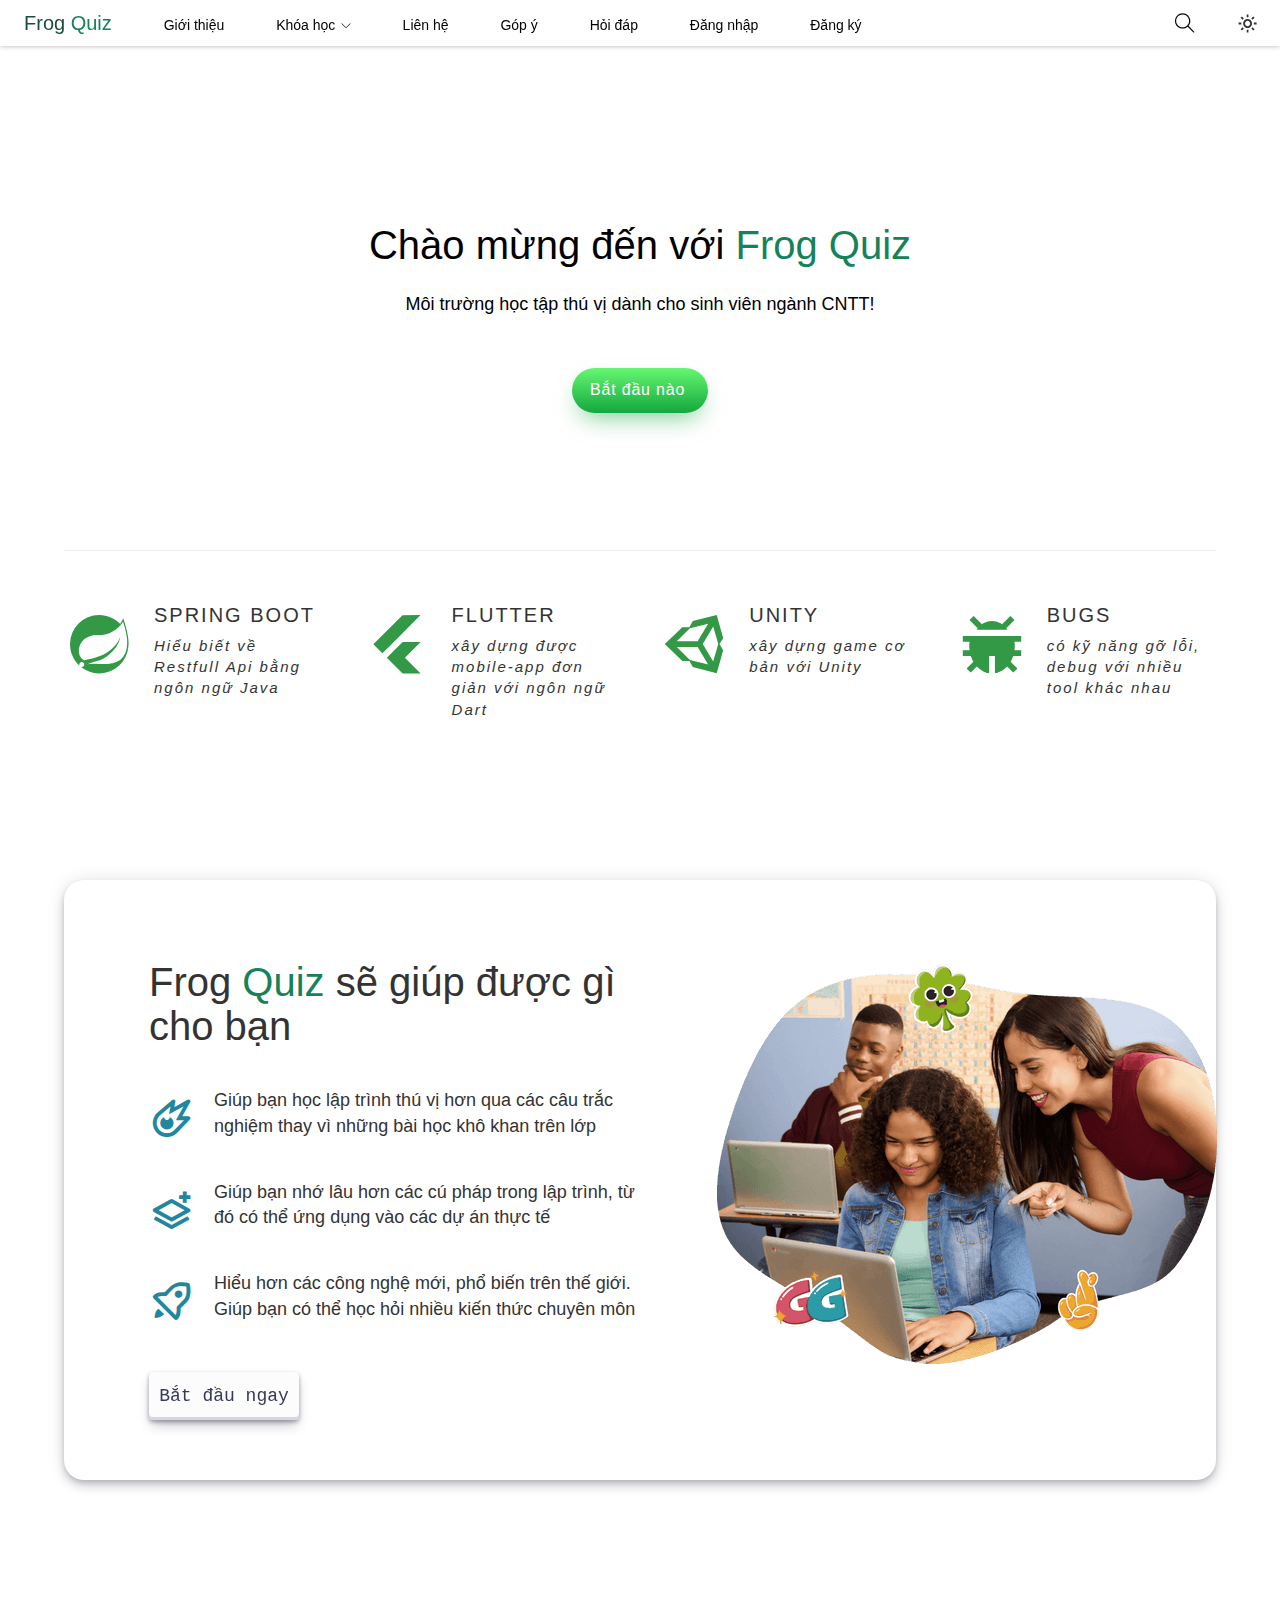
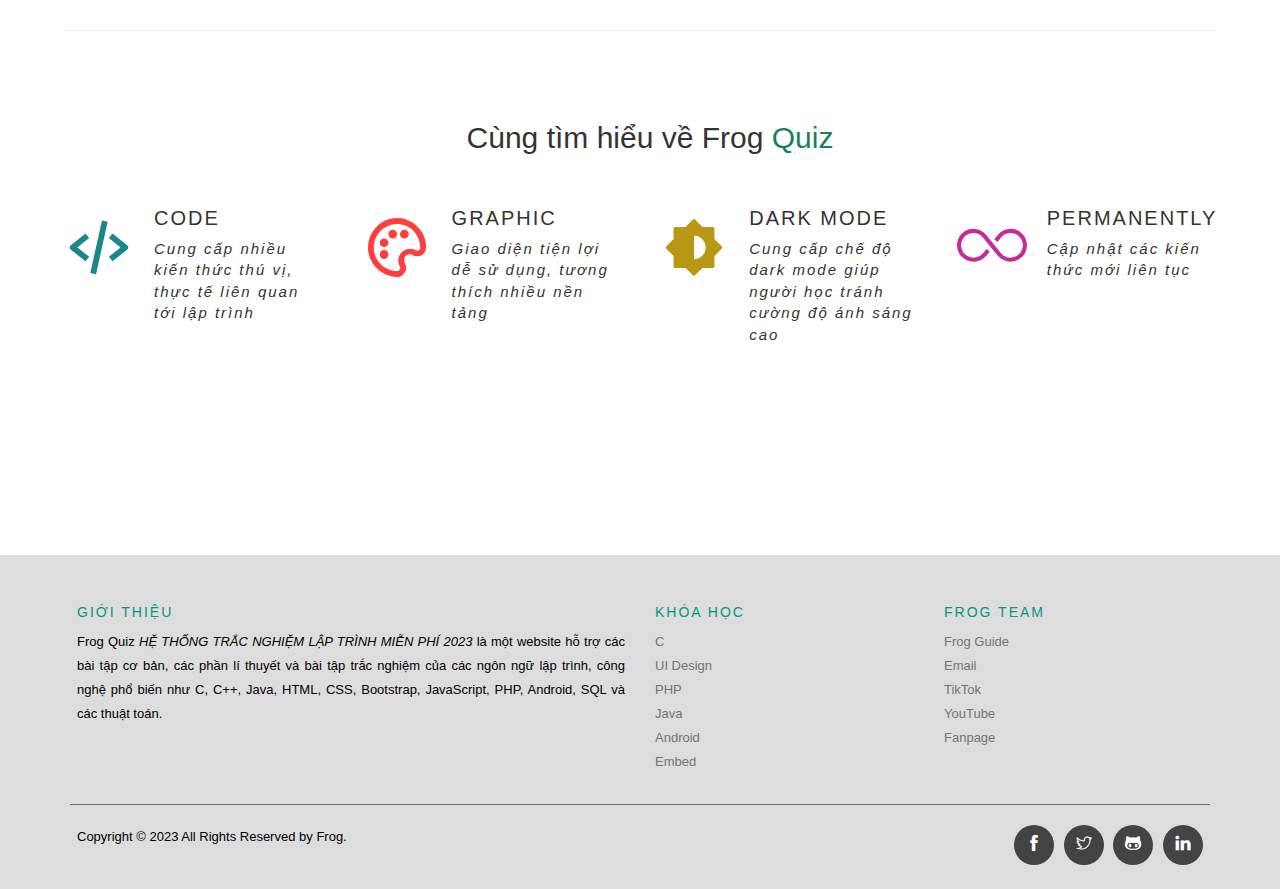
==== index.html @ f3dff604 "hj" ====
<!DOCTYPE html>
<html lang="en">

<head>
    <meta charset="UTF-8" />
    <meta http-equiv="X-UA-Compatible" content="IE=edge" />
    <meta name="viewport" content="width=device-width, initial-scale=1.0" />
    <link rel="shortcut icon" href="assets/img/ico/icon.png" type="image/x-icon">
    <title>Frog Quiz</title>

    <!-- icon -->
    <link rel="stylesheet" href="./assets/fonts/themify-icons/themify-icons.css" />
    <link href='https://unpkg.com/boxicons@2.1.1/css/boxicons.min.css' rel='stylesheet'>

    <!-- bootstrap -->
    <link rel="stylesheet" href="css/bootstrap.min.css">
    <script src="js/jquery.min.js"></script>
    <script src="js/bootstrap.min.js"></script>

    <!-- my css -->
    <link rel="stylesheet" href="./assets/css/style.css" />
    <link rel="stylesheet" href="./assets/css/responsive.css" />

    <!-- mode -->
    <script src="js/mode.js"></script>
    <link rel="stylesheet" href="assets/css/mode.css">

    <!-- toast -->
    <script src="toast/main.js"></script>
    <link rel="stylesheet" href="toast/style.css">
    <link rel="stylesheet" href="https://cdnjs.cloudflare.com/ajax/libs/font-awesome/5.15.1/css/all.min.css"
        integrity="sha512-+4zCK9k+qNFUR5X+cKL9EIR+ZOhtIloNl9GIKS57V1MyNsYpYcUrUeQc9vNfzsWfV28IaLL3i96P9sdNyeRssA=="
        crossorigin="anonymous" />
</head>

<body>
    <div id="toast"></div>
    <div class="tablet text-heading">
        <div class="content-tablet">
            <h1>Giao diện chỉ hỗ trợ PC và Mobile</h1>
            <h2>Thành thật xin lỗi vì sự bất tiện này</h2>
        </div>
    </div>
    <div id="main">
        <div id="header">
            <ul class="nav-pc" id="nav">
                <li><a id="logo" style="font-size: 20px;" href="">Frog <span style="color: #15825a;">Quiz</span></a>
                </li>
                <li><a href="pages/about.html">Giới thiệu</a></li>
                <li>
                    <a>Khóa học
                        <i class="nav-arrow-down ti-angle-down"></i>
                    </a>
                    <ul class="subnav">
                        <li><a href="#">Tất cả</a></li>
                        <li><a href="#">Lập trình cơ bản</a></li>
                        <li><a href="#">Lập trình nâng cao</a></li>
                        <li><a href="#">Lập trình website</a></li>
                        <li><a href="#">Lập trình nhúng</a></li>
                        <li><a href="#">Lập trình mobile</a></li>
                        <li><a href="#">Lập trình game</a></li>
                    </ul>
                </li>
                <li><a href="pages/contact.html">Liên hệ</a></li>
                <li><a href="pages/contribute.html">Góp ý</a></li>
                <li><a href="pages/qna.html">Hỏi đáp</a></li>
                <li><a href="pages/login.html">Đăng nhập</a></li>
                <li><a href="pages/register.html">Đăng ký</a></li>
                <!-- <li>
                        <a href="#"
                            >Hi, FrogDev
                            <i class="nav-arrow-down ti-angle-down"></i>
                        </a>
                        <ul class="subnav">
                            <li><a href="#">Cập nhật thông tin</a></li>
                            <li><a href="#">Đổi mật khẩu</a></li>
                            <li><a href="#">Quên mật khẩu</a></li>
                            <li><a href="#">Quên mật khẩu</a></li>
                            <li><a href="#">Lịch sử thi</a></li>
                            <li><a href="#">Đăng xuất</a></li>
                        </ul>
                    </li> 
                -->
            </ul>

            <div style="margin-right: 0px;" class="search-btn mode">
                <i onclick="changesIcon(this)" class="bx bx-sun bx-moon sun-moon"></i>
            </div>
            <!-- search -->
            <div class="search-btn" id="search">
                <i class="search-icon ti-search"> </i>
            </div>


            <div id="mobile-menu" class="mobile-menu-btn">
                <!-- <i id="menu-i" class="menu-icon ti-menu"></i> -->
                <button id="menu-i" class="hamburger">
                    <span></span>
                    <span></span>
                    <span></span>
                </button>
                
            </div>
            <div class="mobile-menu-btn mode">
                <!-- <i class="search-icon ti-search" id="search-mobile"> </i> -->
                <i onclick="changesIcon(this)" class="bx bx-sun bx-moon sun-moon"></i>
            </div>

            <!-- .nav -->
        </div>

        <div id="menu-mobile">
            <ul class="nav">
                <li><a href=""></a></li>
                <li><a href="pages/about.html">Giới thiệu</a></li>
                <li>
                    <a>Khóa học
                        <i class="nav-arrow-down ti-angle-down"></i>
                    </a>
                    <ul class="subnav">
                        <li><a href="#">Tất cả</a></li>
                        <li><a href="#">Lập trình cơ bản</a></li>
                        <li><a href="#">Lập trình nâng cao</a></li>
                        <li><a href="#">Lập trình website</a></li>
                        <li><a href="#">Lập trình nhúng</a></li>
                        <li><a href="#">Lập trình mobile</a></li>
                        <li><a href="#">Lập trình game</a></li>
                    </ul>
                </li>
                <li><a href="pages/contact.html">Liên hệ</a></li>
                <li><a href="pages/contribute.html">Góp ý</a></li>
                <li><a href="pages/qna.html">Hỏi đáp</a></li>
                <li><a href="pages/login.html">Đăng nhập</a></li>
                <li><a href="pages/register.html">Đăng ký</a></li>
            </ul>
        </div>


        <div id="slider">
            <div class="text-content">
                <h1 class="text-heading"><span class="text-heading">Chào mừng đến với</span> <br id="wrap-heading"> <span id="heading-logo" style="color: #15825a;">Frog Quiz</span>
                </h1>
                <div  class="text-description">
                    Môi trường học tập thú vị dành cho sinh viên ngành CNTT!

                </div>
                <button onclick="showErrorToast();" class="button-88" role="button">Bắt đầu
                    nào</button>
            </div>
        </div>

        <hr class="hr-feeds">
        <div class="noi_bat">
            <div class="one">
                <div class="left">
                    <i class='bx bxl-spring-boot'></i>
                </div>
                <div class="right">
                    <div class="tieu_de">SPRING BOOT</div>
                    <p>Hiểu biết về Restfull Api bằng ngôn ngữ Java</p>
                </div>
            </div>
            <div class="two">
                <div class="left">
                    <i class='bx bxl-flutter'></i>
                </div>
                <div class="right">
                    <div class="tieu_de">FLUTTER</div>
                    <p>xây dựng được mobile-app đơn giản với ngôn ngữ Dart</p>
                </div>
            </div>
            <div class="three">
                <div class="left">
                    <i class='bx bxl-unity'></i>
                </div>
                <div class="right">
                    <div class="tieu_de">UNITY</div>
                    <p>xây dựng game cơ bản với Unity</p>
                </div>

            </div>
            <div class="four">
                <div class="left">
                    <i class='bx bxs-bug'></i>
                </div>
                <div class="right">
                    <div class="tieu_de">BUGS</div>
                    <p>có kỹ năng gỡ lỗi, debug với nhiều tool khác nhau</p>
                </div>
            </div>
        </div>

        <div id="banner" class="banner row">
            <div class="col-sm-8 left">
                <div class="content">
                    <h2>Frog <span style="color: #15825a;">Quiz</span> sẽ giúp được gì cho bạn</h2>
                    <div class="block">
                        <i class='bx bx-meteor'></i>
                        <p>Giúp bạn học lập trình thú vị hơn qua các câu trắc nghiệm thay vì những bài học khô khan trên
                            lớp</p>
                    </div>
                    <div class="block">
                        <i class='bx bx-layer-plus'></i>
                        <p>Giúp bạn nhớ lâu hơn các cú pháp trong lập trình, từ đó có thể ứng dụng vào các dự án thực tế
                        </p>
                    </div>
                    <div class="block">
                        <i class='bx bx-rocket'></i>
                        <p>Hiểu hơn các công nghệ mới, phổ biến trên thế giới. Giúp bạn có thể học hỏi nhiều kiến thức
                            chuyên môn</p>
                    </div>
                    <div class="block">
                        <!-- HTML !-->
                        <button onclick="window.location.href='pages/login.html';" class="button-30" role="button">Bắt
                            đầu ngay</button>
                    </div>
                </div>
            </div>
            <div class="col-sm-4 right">
                <div class="content">
                    <img src="images/banner-img-1.png" alt="">
                </div>
            </div>
        </div>

        <div id="content">
            <hr class="hr-fire">
            <h2 id="title-tong-quan" style="margin-left: 20px;">Cùng tìm hiểu về Frog <span
                    style="color: #15825a;">Quiz</span></h2>

            <div class="noi_bat tong-quan">
                <div class="one">
                    <div class="left">
                        <i style="color: rgb(27, 135, 138);" class='bx bx-code-alt'></i>
                    </div>
                    <div class="right">
                        <div class="tieu_de">CODE</div>
                        <p>Cung cấp nhiều kiến thức thú vị, thực tế liên quan tới lập trình</p>
                    </div>
                </div>
                <div class="two">
                    <div class="left">
                        <i style="color: rgb(255, 61, 61);" class='bx bx-palette'></i>
                    </div>
                    <div class="right">
                        <div class="tieu_de">GRAPHIC</div>
                        <p>Giao diện tiện lợi dễ sử dụng, tương thích nhiều nền tảng</p>
                    </div>
                </div>
                <div class="three">
                    <div class="left">
                        <i style="color: rgb(185, 152, 22);" class='bx bxs-brightness-half'></i>
                    </div>
                    <div class="right">
                        <div class="tieu_de">DARK MODE</div>
                        <p>Cung cấp chế độ dark mode giúp người học tránh cường độ ánh sáng cao</p>
                    </div>

                </div>
                <div class="four">
                    <div class="left">
                        <i style="color: rgb(197, 43, 153);" class='ti-infinite'></i>
                    </div>
                    <div class="right">
                        <div class="tieu_de">PERMANENTLY</div>
                        <p>Cập nhật các kiến thức mới liên tục</p>
                    </div>
                </div>
            </div>
        </div>

        <!-- Site footer -->
        <footer class="site-footer">
            <div class="container">
                <div class="row">
                    <div class="col-sm-12 col-md-6">
                        <h6>Giới thiệu</h6>
                        <p class="text-justify">Frog Quiz<i> HỆ THỐNG TRẮC NGHIỆM LẬP TRÌNH MIỄN PHÍ 2023</i> là một
                            website hỗ trợ các bài tập cơ bản, các phần lí thuyết và bài tập trắc nghiệm của các
                            ngôn
                            ngữ lập trình, công nghệ phổ biến như C, C++, Java, HTML, CSS, Bootstrap,
                            JavaScript, PHP, Android, SQL và các thuật toán.</p>
                    </div>

                    <div class="col-xs-6 col-md-3">
                        <h6>Khóa học</h6>
                        <ul class="footer-links">
                            <li><a href="#">C</a></li>
                            <li><a href="#">UI Design</a></li>
                            <li><a href="#">PHP</a></li>
                            <li><a href="#">Java</a></li>
                            <li><a href="#">Android</a></li>
                            <li><a href="#">Embed</a></li>
                        </ul>
                    </div>

                    <div class="col-xs-6 col-md-3">
                        <h6>Frog team</h6>
                        <ul class="footer-links">
                            <li><a href="#">Frog Guide</a></li>
                            <li><a href="#">Email</a></li>
                            <li><a href="#">TikTok</a></li>
                            <li><a href="#">YouTube</a></li>
                            <li><a href="#">Fanpage</a></li>

                        </ul>
                    </div>
                </div>
                <hr>
            </div>
            <div class="container">
                <div class="row">
                    <div class="col-md-8 col-sm-6 col-xs-12">
                        <p class="copyright-text">Copyright &copy; 2023 All Rights Reserved by
                            <a href="#">Frog</a>.
                        </p>
                    </div>

                    <div class="col-md-4 col-sm-6 col-xs-12">
                        <ul class="social-icons">
                            <li><a target="_blank" class="facebook" href="#"><i
                                        class="facebook-icon ti-facebook"></i></a></li>
                            <li><a target="_blank" class="twitter" href="#"><i
                                        class="twitter-icon ti-twitter"></i></a>
                            </li>
                            <li><a target="_blank" class="github" href="https://github.com/"><i
                                        class="github-icon ti-github"></i></a></li>
                            <li><a target="_blank" class="linkedin" href="#"><i
                                        class="linkedin-icon ti-linkedin"></i></i></a></li>
                        </ul>
                    </div>
                </div>
            </div>
        </footer>

    </div>

    <script src="js/mobile-menu.js"></script>
    <script>
        // var menuMobileRight = document.getElementById("menu-mobile");
        // var header = document.getElementById("header");
        // var mobileMenu = document.getElementById("mobile-menu");
        // var icon = document.getElementById("menu-i");
        // var headerHeight = header.clientHeight;

        // function changesIconMenu() {
        //     // icon.classList.toggle("ti-menu");
        //     // icon.classList.toggle("ti-close");
        //     icon.classList.toggle("is-active");
        // }

        // // mobile menu
        // mobileMenu.onclick = function () {
        //     changesIconMenu();
        //     var isClosed = header.clientHeight === headerHeight;
        //     var isOpen = menuMobileRight.getBoundingClientRect().left
        //     //console.log(isOpen)
        //     if (isOpen>200) {
        //         menuMobileRight.style.right = "0";
        //         //header.style.height = "auto";
        //         // header.style.width = "70%";
        //     } else {
        //         menuMobileRight.style.right = "-100%";
        //         //header.style.height = null;
        //     }
        //     //console.log(isOpen)
        // };

        // // auto close when clicked menu mobile
        // var menuItems = document.querySelectorAll('#nav li a[href*="#"]');
        // for (let i = 0; i < menuItems.length; i++) {
        //     const menuItem = menuItems[i];
        //     menuItem.onclick = function (event) {
        //         var isParentMenu =
        //             this.nextElementSibling &&
        //             this.nextElementSibling.classList.contains("subnav");
        //         if (isParentMenu) {
        //             event.preventDefault();
        //         } else {
        //             header.style.height = null;
        //         }
        //     };
        // }

        //toast
        function showSuccessToast() {
            toast({
                title: "Thành công!",
                message: "Quá tuyệt vời Chào mừng bạn đến với Frog Quiz.",
                type: "success",
                duration: 5000
            });
        }

        function showErrorToast() {
            toast({
                title: "Thất bại!",
                message: "Vui lòng đăng nhập vào hệ thống để bắt đầu.",
                type: "error",
                duration: 5000
            });
        }
    </script>
</body>

</html>
---- assets/fonts/themify-icons/themify-icons.css ----
@font-face {
	font-family: 'themify';
	src:url('fonts/themify.eot?-fvbane');
	src:url('fonts/themify.eot?#iefix-fvbane') format('embedded-opentype'),
		url('fonts/themify.woff?-fvbane') format('woff'),
		url('fonts/themify.ttf?-fvbane') format('truetype'),
		url('fonts/themify.svg?-fvbane#themify') format('svg');
	font-weight: normal;
	font-style: normal;
}

[class^="ti-"], [class*=" ti-"] {
	font-family: 'themify';
	speak: none;
	font-style: normal;
	font-weight: normal;
	font-variant: normal;
	text-transform: none;
	line-height: 1;

	/* Better Font Rendering =========== */
	-webkit-font-smoothing: antialiased;
	-moz-osx-font-smoothing: grayscale;
}

.ti-wand:before {
	content: "\e600";
}
.ti-volume:before {
	content: "\e601";
}
.ti-user:before {
	content: "\e602";
}
.ti-unlock:before {
	content: "\e603";
}
.ti-unlink:before {
	content: "\e604";
}
.ti-trash:before {
	content: "\e605";
}
.ti-thought:before {
	content: "\e606";
}
.ti-target:before {
	content: "\e607";
}
.ti-tag:before {
	content: "\e608";
}
.ti-tablet:before {
	content: "\e609";
}
.ti-star:before {
	content: "\e60a";
}
.ti-spray:before {
	content: "\e60b";
}
.ti-signal:before {
	content: "\e60c";
}
.ti-shopping-cart:before {
	content: "\e60d";
}
.ti-shopping-cart-full:before {
	content: "\e60e";
}
.ti-settings:before {
	content: "\e60f";
}
.ti-search:before {
	content: "\e610";
}
.ti-zoom-in:before {
	content: "\e611";
}
.ti-zoom-out:before {
	content: "\e612";
}
.ti-cut:before {
	content: "\e613";
}
.ti-ruler:before {
	content: "\e614";
}
.ti-ruler-pencil:before {
	content: "\e615";
}
.ti-ruler-alt:before {
	content: "\e616";
}
.ti-bookmark:before {
	content: "\e617";
}
.ti-bookmark-alt:before {
	content: "\e618";
}
.ti-reload:before {
	content: "\e619";
}
.ti-plus:before {
	content: "\e61a";
}
.ti-pin:before {
	content: "\e61b";
}
.ti-pencil:before {
	content: "\e61c";
}
.ti-pencil-alt:before {
	content: "\e61d";
}
.ti-paint-roller:before {
	content: "\e61e";
}
.ti-paint-bucket:before {
	content: "\e61f";
}
.ti-na:before {
	content: "\e620";
}
.ti-mobile:before {
	content: "\e621";
}
.ti-minus:before {
	content: "\e622";
}
.ti-medall:before {
	content: "\e623";
}
.ti-medall-alt:before {
	content: "\e624";
}
.ti-marker:before {
	content: "\e625";
}
.ti-marker-alt:before {
	content: "\e626";
}
.ti-arrow-up:before {
	content: "\e627";
}
.ti-arrow-right:before {
	content: "\e628";
}
.ti-arrow-left:before {
	content: "\e629";
}
.ti-arrow-down:before {
	content: "\e62a";
}
.ti-lock:before {
	content: "\e62b";
}
.ti-location-arrow:before {
	content: "\e62c";
}
.ti-link:before {
	content: "\e62d";
}
.ti-layout:before {
	content: "\e62e";
}
.ti-layers:before {
	content: "\e62f";
}
.ti-layers-alt:before {
	content: "\e630";
}
.ti-key:before {
	content: "\e631";
}
.ti-import:before {
	content: "\e632";
}
.ti-image:before {
	content: "\e633";
}
.ti-heart:before {
	content: "\e634";
}
.ti-heart-broken:before {
	content: "\e635";
}
.ti-hand-stop:before {
	content: "\e636";
}
.ti-hand-open:before {
	content: "\e637";
}
.ti-hand-drag:before {
	content: "\e638";
}
.ti-folder:before {
	content: "\e639";
}
.ti-flag:before {
	content: "\e63a";
}
.ti-flag-alt:before {
	content: "\e63b";
}
.ti-flag-alt-2:before {
	content: "\e63c";
}
.ti-eye:before {
	content: "\e63d";
}
.ti-export:before {
	content: "\e63e";
}
.ti-exchange-vertical:before {
	content: "\e63f";
}
.ti-desktop:before {
	content: "\e640";
}
.ti-cup:before {
	content: "\e641";
}
.ti-crown:before {
	content: "\e642";
}
.ti-comments:before {
	content: "\e643";
}
.ti-comment:before {
	content: "\e644";
}
.ti-comment-alt:before {
	content: "\e645";
}
.ti-close:before {
	content: "\e646";
}
.ti-clip:before {
	content: "\e647";
}
.ti-angle-up:before {
	content: "\e648";
}
.ti-angle-right:before {
	content: "\e649";
}
.ti-angle-left:before {
	content: "\e64a";
}
.ti-angle-down:before {
	content: "\e64b";
}
.ti-check:before {
	content: "\e64c";
}
.ti-check-box:before {
	content: "\e64d";
}
.ti-camera:before {
	content: "\e64e";
}
.ti-announcement:before {
	content: "\e64f";
}
.ti-brush:before {
	content: "\e650";
}
.ti-briefcase:before {
	content: "\e651";
}
.ti-bolt:before {
	content: "\e652";
}
.ti-bolt-alt:before {
	content: "\e653";
}
.ti-blackboard:before {
	content: "\e654";
}
.ti-bag:before {
	content: "\e655";
}
.ti-move:before {
	content: "\e656";
}
.ti-arrows-vertical:before {
	content: "\e657";
}
.ti-arrows-horizontal:before {
	content: "\e658";
}
.ti-fullscreen:before {
	content: "\e659";
}
.ti-arrow-top-right:before {
	content: "\e65a";
}
.ti-arrow-top-left:before {
	content: "\e65b";
}
.ti-arrow-circle-up:before {
	content: "\e65c";
}
.ti-arrow-circle-right:before {
	content: "\e65d";
}
.ti-arrow-circle-left:before {
	content: "\e65e";
}
.ti-arrow-circle-down:before {
	content: "\e65f";
}
.ti-angle-double-up:before {
	content: "\e660";
}
.ti-angle-double-right:before {
	content: "\e661";
}
.ti-angle-double-left:before {
	content: "\e662";
}
.ti-angle-double-down:before {
	content: "\e663";
}
.ti-zip:before {
	content: "\e664";
}
.ti-world:before {
	content: "\e665";
}
.ti-wheelchair:before {
	content: "\e666";
}
.ti-view-list:before {
	content: "\e667";
}
.ti-view-list-alt:before {
	content: "\e668";
}
.ti-view-grid:before {
	content: "\e669";
}
.ti-uppercase:before {
	content: "\e66a";
}
.ti-upload:before {
	content: "\e66b";
}
.ti-underline:before {
	content: "\e66c";
}
.ti-truck:before {
	content: "\e66d";
}
.ti-timer:before {
	content: "\e66e";
}
.ti-ticket:before {
	content: "\e66f";
}
.ti-thumb-up:before {
	content: "\e670";
}
.ti-thumb-down:before {
	content: "\e671";
}
.ti-text:before {
	content: "\e672";
}
.ti-stats-up:before {
	content: "\e673";
}
.ti-stats-down:before {
	content: "\e674";
}
.ti-split-v:before {
	content: "\e675";
}
.ti-split-h:before {
	content: "\e676";
}
.ti-smallcap:before {
	content: "\e677";
}
.ti-shine:before {
	content: "\e678";
}
.ti-shift-right:before {
	content: "\e679";
}
.ti-shift-left:before {
	content: "\e67a";
}
.ti-shield:before {
	content: "\e67b";
}
.ti-notepad:before {
	content: "\e67c";
}
.ti-server:before {
	content: "\e67d";
}
.ti-quote-right:before {
	content: "\e67e";
}
.ti-quote-left:before {
	content: "\e67f";
}
.ti-pulse:before {
	content: "\e680";
}
.ti-printer:before {
	content: "\e681";
}
.ti-power-off:before {
	content: "\e682";
}
.ti-plug:before {
	content: "\e683";
}
.ti-pie-chart:before {
	content: "\e684";
}
.ti-paragraph:before {
	content: "\e685";
}
.ti-panel:before {
	content: "\e686";
}
.ti-package:before {
	content: "\e687";
}
.ti-music:before {
	content: "\e688";
}
.ti-music-alt:before {
	content: "\e689";
}
.ti-mouse:before {
	content: "\e68a";
}
.ti-mouse-alt:before {
	content: "\e68b";
}
.ti-money:before {
	content: "\e68c";
}
.ti-microphone:before {
	content: "\e68d";
}
.ti-menu:before {
	content: "\e68e";
}
.ti-menu-alt:before {
	content: "\e68f";
}
.ti-map:before {
	content: "\e690";
}
.ti-map-alt:before {
	content: "\e691";
}
.ti-loop:before {
	content: "\e692";
}
.ti-location-pin:before {
	content: "\e693";
}
.ti-list:before {
	content: "\e694";
}
.ti-light-bulb:before {
	content: "\e695";
}
.ti-Italic:before {
	content: "\e696";
}
.ti-info:before {
	content: "\e697";
}
.ti-infinite:before {
	content: "\e698";
}
.ti-id-badge:before {
	content: "\e699";
}
.ti-hummer:before {
	content: "\e69a";
}
.ti-home:before {
	content: "\e69b";
}
.ti-help:before {
	content: "\e69c";
}
.ti-headphone:before {
	content: "\e69d";
}
.ti-harddrives:before {
	content: "\e69e";
}
.ti-harddrive:before {
	content: "\e69f";
}
.ti-gift:before {
	content: "\e6a0";
}
.ti-game:before {
	content: "\e6a1";
}
.ti-filter:before {
	content: "\e6a2";
}
.ti-files:before {
	content: "\e6a3";
}
.ti-file:before {
	content: "\e6a4";
}
.ti-eraser:before {
	content: "\e6a5";
}
.ti-envelope:before {
	content: "\e6a6";
}
.ti-download:before {
	content: "\e6a7";
}
.ti-direction:before {
	content: "\e6a8";
}
.ti-direction-alt:before {
	content: "\e6a9";
}
.ti-dashboard:before {
	content: "\e6aa";
}
.ti-control-stop:before {
	content: "\e6ab";
}
.ti-control-shuffle:before {
	content: "\e6ac";
}
.ti-control-play:before {
	content: "\e6ad";
}
.ti-control-pause:before {
	content: "\e6ae";
}
.ti-control-forward:before {
	content: "\e6af";
}
.ti-control-backward:before {
	content: "\e6b0";
}
.ti-cloud:before {
	content: "\e6b1";
}
.ti-cloud-up:before {
	content: "\e6b2";
}
.ti-cloud-down:before {
	content: "\e6b3";
}
.ti-clipboard:before {
	content: "\e6b4";
}
.ti-car:before {
	content: "\e6b5";
}
.ti-calendar:before {
	content: "\e6b6";
}
.ti-book:before {
	content: "\e6b7";
}
.ti-bell:before {
	content: "\e6b8";
}
.ti-basketball:before {
	content: "\e6b9";
}
.ti-bar-chart:before {
	content: "\e6ba";
}
.ti-bar-chart-alt:before {
	content: "\e6bb";
}
.ti-back-right:before {
	content: "\e6bc";
}
.ti-back-left:before {
	content: "\e6bd";
}
.ti-arrows-corner:before {
	content: "\e6be";
}
.ti-archive:before {
	content: "\e6bf";
}
.ti-anchor:before {
	content: "\e6c0";
}
.ti-align-right:before {
	content: "\e6c1";
}
.ti-align-left:before {
	content: "\e6c2";
}
.ti-align-justify:before {
	content: "\e6c3";
}
.ti-align-center:before {
	content: "\e6c4";
}
.ti-alert:before {
	content: "\e6c5";
}
.ti-alarm-clock:before {
	content: "\e6c6";
}
.ti-agenda:before {
	content: "\e6c7";
}
.ti-write:before {
	content: "\e6c8";
}
.ti-window:before {
	content: "\e6c9";
}
.ti-widgetized:before {
	content: "\e6ca";
}
.ti-widget:before {
	content: "\e6cb";
}
.ti-widget-alt:before {
	content: "\e6cc";
}
.ti-wallet:before {
	content: "\e6cd";
}
.ti-video-clapper:before {
	content: "\e6ce";
}
.ti-video-camera:before {
	content: "\e6cf";
}
.ti-vector:before {
	content: "\e6d0";
}
.ti-themify-logo:before {
	content: "\e6d1";
}
.ti-themify-favicon:before {
	content: "\e6d2";
}
.ti-themify-favicon-alt:before {
	content: "\e6d3";
}
.ti-support:before {
	content: "\e6d4";
}
.ti-stamp:before {
	content: "\e6d5";
}
.ti-split-v-alt:before {
	content: "\e6d6";
}
.ti-slice:before {
	content: "\e6d7";
}
.ti-shortcode:before {
	content: "\e6d8";
}
.ti-shift-right-alt:before {
	content: "\e6d9";
}
.ti-shift-left-alt:before {
	content: "\e6da";
}
.ti-ruler-alt-2:before {
	content: "\e6db";
}
.ti-receipt:before {
	content: "\e6dc";
}
.ti-pin2:before {
	content: "\e6dd";
}
.ti-pin-alt:before {
	content: "\e6de";
}
.ti-pencil-alt2:before {
	content: "\e6df";
}
.ti-palette:before {
	content: "\e6e0";
}
.ti-more:before {
	content: "\e6e1";
}
.ti-more-alt:before {
	content: "\e6e2";
}
.ti-microphone-alt:before {
	content: "\e6e3";
}
.ti-magnet:before {
	content: "\e6e4";
}
.ti-line-double:before {
	content: "\e6e5";
}
.ti-line-dotted:before {
	content: "\e6e6";
}
.ti-line-dashed:before {
	content: "\e6e7";
}
.ti-layout-width-full:before {
	content: "\e6e8";
}
.ti-layout-width-default:before {
	content: "\e6e9";
}
.ti-layout-width-default-alt:before {
	content: "\e6ea";
}
.ti-layout-tab:before {
	content: "\e6eb";
}
.ti-layout-tab-window:before {
	content: "\e6ec";
}
.ti-layout-tab-v:before {
	content: "\e6ed";
}
.ti-layout-tab-min:before {
	content: "\e6ee";
}
.ti-layout-slider:before {
	content: "\e6ef";
}
.ti-layout-slider-alt:before {
	content: "\e6f0";
}
.ti-layout-sidebar-right:before {
	content: "\e6f1";
}
.ti-layout-sidebar-none:before {
	content: "\e6f2";
}
.ti-layout-sidebar-left:before {
	content: "\e6f3";
}
.ti-layout-placeholder:before {
	content: "\e6f4";
}
.ti-layout-menu:before {
	content: "\e6f5";
}
.ti-layout-menu-v:before {
	content: "\e6f6";
}
.ti-layout-menu-separated:before {
	content: "\e6f7";
}
.ti-layout-menu-full:before {
	content: "\e6f8";
}
.ti-layout-media-right-alt:before {
	content: "\e6f9";
}
.ti-layout-media-right:before {
	content: "\e6fa";
}
.ti-layout-media-overlay:before {
	content: "\e6fb";
}
.ti-layout-media-overlay-alt:before {
	content: "\e6fc";
}
.ti-layout-media-overlay-alt-2:before {
	content: "\e6fd";
}
.ti-layout-media-left-alt:before {
	content: "\e6fe";
}
.ti-layout-media-left:before {
	content: "\e6ff";
}
.ti-layout-media-center-alt:before {
	content: "\e700";
}
.ti-layout-media-center:before {
	content: "\e701";
}
.ti-layout-list-thumb:before {
	content: "\e702";
}
.ti-layout-list-thumb-alt:before {
	content: "\e703";
}
.ti-layout-list-post:before {
	content: "\e704";
}
.ti-layout-list-large-image:before {
	content: "\e705";
}
.ti-layout-line-solid:before {
	content: "\e706";
}
.ti-layout-grid4:before {
	content: "\e707";
}
.ti-layout-grid3:before {
	content: "\e708";
}
.ti-layout-grid2:before {
	content: "\e709";
}
.ti-layout-grid2-thumb:before {
	content: "\e70a";
}
.ti-layout-cta-right:before {
	content: "\e70b";
}
.ti-layout-cta-left:before {
	content: "\e70c";
}
.ti-layout-cta-center:before {
	content: "\e70d";
}
.ti-layout-cta-btn-right:before {
	content: "\e70e";
}
.ti-layout-cta-btn-left:before {
	content: "\e70f";
}
.ti-layout-column4:before {
	content: "\e710";
}
.ti-layout-column3:before {
	content: "\e711";
}
.ti-layout-column2:before {
	content: "\e712";
}
.ti-layout-accordion-separated:before {
	content: "\e713";
}
.ti-layout-accordion-merged:before {
	content: "\e714";
}
.ti-layout-accordion-list:before {
	content: "\e715";
}
.ti-ink-pen:before {
	content: "\e716";
}
.ti-info-alt:before {
	content: "\e717";
}
.ti-help-alt:before {
	content: "\e718";
}
.ti-headphone-alt:before {
	content: "\e719";
}
.ti-hand-point-up:before {
	content: "\e71a";
}
.ti-hand-point-right:before {
	content: "\e71b";
}
.ti-hand-point-left:before {
	content: "\e71c";
}
.ti-hand-point-down:before {
	content: "\e71d";
}
.ti-gallery:before {
	content: "\e71e";
}
.ti-face-smile:before {
	content: "\e71f";
}
.ti-face-sad:before {
	content: "\e720";
}
.ti-credit-card:before {
	content: "\e721";
}
.ti-control-skip-forward:before {
	content: "\e722";
}
.ti-control-skip-backward:before {
	content: "\e723";
}
.ti-control-record:before {
	content: "\e724";
}
.ti-control-eject:before {
	content: "\e725";
}
.ti-comments-smiley:before {
	content: "\e726";
}
.ti-brush-alt:before {
	content: "\e727";
}
.ti-youtube:before {
	content: "\e728";
}
.ti-vimeo:before {
	content: "\e729";
}
.ti-twitter:before {
	content: "\e72a";
}
.ti-time:before {
	content: "\e72b";
}
.ti-tumblr:before {
	content: "\e72c";
}
.ti-skype:before {
	content: "\e72d";
}
.ti-share:before {
	content: "\e72e";
}
.ti-share-alt:before {
	content: "\e72f";
}
.ti-rocket:before {
	content: "\e730";
}
.ti-pinterest:before {
	content: "\e731";
}
.ti-new-window:before {
	content: "\e732";
}
.ti-microsoft:before {
	content: "\e733";
}
.ti-list-ol:before {
	content: "\e734";
}
.ti-linkedin:before {
	content: "\e735";
}
.ti-layout-sidebar-2:before {
	content: "\e736";
}
.ti-layout-grid4-alt:before {
	content: "\e737";
}
.ti-layout-grid3-alt:before {
	content: "\e738";
}
.ti-layout-grid2-alt:before {
	content: "\e739";
}
.ti-layout-column4-alt:before {
	content: "\e73a";
}
.ti-layout-column3-alt:before {
	content: "\e73b";
}
.ti-layout-column2-alt:before {
	content: "\e73c";
}
.ti-instagram:before {
	content: "\e73d";
}
.ti-google:before {
	content: "\e73e";
}
.ti-github:before {
	content: "\e73f";
}
.ti-flickr:before {
	content: "\e740";
}
.ti-facebook:before {
	content: "\e741";
}
.ti-dropbox:before {
	content: "\e742";
}
.ti-dribbble:before {
	content: "\e743";
}
.ti-apple:before {
	content: "\e744";
}
.ti-android:before {
	content: "\e745";
}
.ti-save:before {
	content: "\e746";
}
.ti-save-alt:before {
	content: "\e747";
}
.ti-yahoo:before {
	content: "\e748";
}
.ti-wordpress:before {
	content: "\e749";
}
.ti-vimeo-alt:before {
	content: "\e74a";
}
.ti-twitter-alt:before {
	content: "\e74b";
}
.ti-tumblr-alt:before {
	content: "\e74c";
}
.ti-trello:before {
	content: "\e74d";
}
.ti-stack-overflow:before {
	content: "\e74e";
}
.ti-soundcloud:before {
	content: "\e74f";
}
.ti-sharethis:before {
	content: "\e750";
}
.ti-sharethis-alt:before {
	content: "\e751";
}
.ti-reddit:before {
	content: "\e752";
}
.ti-pinterest-alt:before {
	content: "\e753";
}
.ti-microsoft-alt:before {
	content: "\e754";
}
.ti-linux:before {
	content: "\e755";
}
.ti-jsfiddle:before {
	content: "\e756";
}
.ti-joomla:before {
	content: "\e757";
}
.ti-html5:before {
	content: "\e758";
}
.ti-flickr-alt:before {
	content: "\e759";
}
.ti-email:before {
	content: "\e75a";
}
.ti-drupal:before {
	content: "\e75b";
}
.ti-dropbox-alt:before {
	content: "\e75c";
}
.ti-css3:before {
	content: "\e75d";
}
.ti-rss:before {
	content: "\e75e";
}
.ti-rss-alt:before {
	content: "\e75f";
}
---- assets/css/style.css ----
/* common */
.clear {
    clear: both;
}

.text-white {
    color: #fff !important;
}

.text-center {
    text-align: center !important;
}

.pull-right {
    float: right !important;
}


.btn {
    color: #fff;
    background-color: #000;
    text-decoration: none;
    padding: 11px 16px;
    display: inline-block;
    margin-top: 15px;
    border: none;
    text-align: center;
    -webkit-appearance: none;
}

.btn:hover {
    color: #000;
    background-color: #ccc;
    cursor: pointer;
}

.row {
    margin-left: -8px;
    margin-right: -8px;
}

.row::after {
    content: "";
    display: block;
    clear: both;
}

.col {
    float: left;
    padding-left: 8px;
    padding-right: 8px;
}

.col-full {
    width: 100%;
}

.col-third {
    width: 33.33333%;
}

.col-half {
    width: 50%;
}

/* reset css */
* {
    padding: 0;
    margin: 0;
    box-sizing: border-box;
}

html {
    font-family: Helvetica, arial, sans-serif;
    scroll-behavior: smooth;
}

.mt-8 {
    margin-top: 8px !important;
}

.mt-16 {
    margin-top: 16px !important;
}

.mt-32 {
    margin-top: 32px !important;
}

#header {
    margin-bottom: 1px;
    position: fixed;
    top: 0;
    left: 0;
    right: 0;
    height: 46px;
    background-color: rgb(255, 255, 255);
    z-index: 1;
    /* border-bottom: solid 1.5px rgb(160, 160, 160); */
    box-shadow: 0 0 5px rgba(0, 0, 0, 0.3);
}

/* #hr-header {
    position: fixed;
    width: 100%;
    color: rgb(211, 211, 211);
    top: 40px;
} */

.nav-pc,
.subnav {
    list-style-type: none;
}

.nav-pc>li {
    display: inline-block;
}

.nav-pc li {
    position: relative;
}

.nav-pc>li>a {
    color: rgb(0, 0, 0);
    /* text-transform: uppercase; */
}

.nav-pc li a {
    text-decoration: none;
    line-height: 46px;
    padding: 0 24px;
    display: block;
}

.nav-pc li:hover .subnav {
    display: block;
}

.nav-pc .subnav li:hover a,
.nav-pc>li:hover>a {
    color: rgb(26, 77, 61);
    text-decoration: solid;
    /* border-bottom: solid 2px #009688; */
    /* background-color: #ccc; */
    background-color: rgba(0, 0, 0, 0);
}

.nav-pc {
    display: inline-block;
}

.nav-pc .subnav {
    display: none;
    position: absolute;
    min-width: 160px;
    top: 100%;
    left: 0;
    background-color: #fff;
    box-shadow: 0 0 10px rgba(0, 0, 0, 0.3);
}

.nav-pc .subnav a {
    color: #000;
    padding: 0 12px;
    line-height: 38px;
}

.nav-pc .nav-arrow-down {
    font-size: 10px;
    margin-left: 1.5px;
    /* transform: rotate(360deg);
    outline: 2px dashed; */
}

#header .mobile-menu-btn {
    display: none;
    position: absolute;
    top: 0px;
    right: 0px;
}

#header .mobile-menu-btn,
#header .search-btn {
    float: right;
    padding: 0 21px;
}

.mode {
    margin-right: 50px;
    padding: 0 21px;
    margin-top: 2.5px;
    font-size: 20px;
    line-height: 46px;
}

.mode i{
    font-size: 22px;
}

.mode:hover i {
    color: #009688;
}

.mode:hover {
    cursor: pointer;
}

.hamburger{
    align-items: center;
    display: block;

    user-select: none;

    appearance: none;
    border: none;
    outline: none;
    cursor: pointer;
    background-color: rgba(255, 255, 255, 0);
}

.hamburger span{
    display: block;
    width: 24px;
    height: 2.5px;
    margin-bottom: 4px;
    position: relative;

    background-color: rgba(0, 0, 0, 0.667);
    border-radius: 6px;

    transform-origin: 0 0;

    transition: 0.4s;
}

.hamburger span:nth-child(3){
    height: 2.5px;
}

.hamburger:hover span:nth-child(2){
    transform: translateX(10px);
    background-color: #007bb6;
}

.hamburger.is-active span:nth-child(1){
    transform: translate(0px, -1.5px) rotate(45deg);
}

.hamburger.is-active span:nth-child(2){
    opacity: 0;
    transform: translateX(15px);
}

.hamburger.is-active span:nth-child(3){
    transform: translate(-1px, 2.5px) rotate(-45deg);
}

.hamburger.is-active:hover span {
    background-color: #007bb6;
}

/* #header .mobile-menu-btn:hover {
    border-bottom: solid 2px #009688;
    background-color: #ccc;
} */

/*
.hamburger {
    position: relative;
    display: block;
    width: 35px;
    cursor: pointer;
    -webkit-appearance: none;
    -moz-appearance: none;
    appearance: none;
    background: none;
    outline: none;
    border: none
}
 
.hamburger .bar,
.hamburger:after,
.hamburger:before {
    content: '';
    display: block;
    width: 100%;
    height: 5px;
    background-color: #FFF;
    margin: 6px 0px;
    -webkit-transition: 0.4s;
    transition: 0.4s
}

.hamburger.is-active:before {
    -webkit-transform: rotate(-45deg) translate(-8px, 6px);
    transform: rotate(-45deg) translate(-8px, 6px)
}

.hamburger.is-active:after {
    -webkit-transform: rotate(45deg) translate(-9px, -8px);
    transform: rotate(45deg) translate(-9px, -8px)
}

.hamburger.is-active .bar {
    opacity: 0
} */

#mobile-menu {
    height: 100%;
    line-height: 46px;
}

#mobile-menu button{
    padding-top: 15px;
    align-items: center;
}

.menu-icon:hover {
    color: #009688;
}

#header .mobile-menu-btn:hover {
    cursor: pointer;
}


#header .search-btn:hover{
    cursor: pointer;
    /* background-color: #f44336; */
    /* color: #009688; */
    
}

#header .mode-icon {
    margin: 0px 0px 0px 20px;
}

#header .search-icon:hover {
    color: #009688;
}

#header .mode-icon:hover {
    cursor: pointer;
    color: #009688;
}

#header .menu-icon,
#header .search-icon,
#header .mode-icon {
    color: rgb(0, 0, 0);
    font-size: 20px;
    line-height: 46px;
}

#slider {
    position: relative;
    margin-top: 550px;
    margin-bottom: 50px;
    /* background: url("/asm1/assets/img/slider/slider1.jpg") top center / cover no-repeat; */
}

#slider .text-content {
    position: absolute;
    bottom: 47px;
    color: rgb(0, 0, 0);
    width: 100%;
    text-align: center;
}

#slider .text-heading {
    font-weight: 500;
    font-size: 40px;
}

#slider .text-description {
    font-size: 15px;
    margin-top: 25px;
    margin-left: 50px;
    margin-right: 50px;
    /* text-shadow: 0 0 1px #000; */
}

#content .content-section {
    width: 800px;
    max-width: 100%;
    padding: 64px 0 112px;
    margin-left: auto;
    margin-right: auto;
    padding-left: 16px;
    padding-right: 16px;
}

#content .section-heading {
    font-size: 30px;
    text-align: center;
    font-weight: 500;
    letter-spacing: 4px;
}

#content .section-sub-heading {
    font-size: 15px;
    margin-top: 25px;
    text-align: center;
    font-style: italic;
    opacity: 0.6;
}

#content .about-text {
    font-size: 15px;
    margin-top: 25px;
    text-align: justify;
    line-height: 1.4;
}

#content .member-list {
    margin-top: 32px;
}

#content .member-name {
    font-size: 15px;
}

#content .member-img {
    width: 154px;
    margin-top: 15px;
    border-radius: 4px;
    -webkit-border-radius: 4px;
    -moz-border-radius: 4px;
    -ms-border-radius: 4px;
    -o-border-radius: 4px;
}

/* CSS */
.button-88 {
    margin-top: 50px;
    margin-bottom: 90px;
    align-items: center;
    font-family: inherit;
    font-weight: 500;
    font-size: 16px;
    padding: 0.7em 1.4em 0.7em 1.1em;
    color: white;
    background: #ad5389;
    background: linear-gradient(0deg, rgba(20, 167, 62, 1) 0%, rgba(102, 247, 113, 1) 100%);
    border: none;
    box-shadow: 0 0.7em 1.5em -0.5em #14a73e98;
    letter-spacing: 0.05em;
    border-radius: 20em;
    cursor: pointer;
    user-select: none;
    -webkit-user-select: none;
    touch-action: manipulation;
}

.button-88:hover {
    background: linear-gradient(0deg, rgb(57, 93, 255) 0%, rgb(0, 150, 250) 100%);
    box-shadow: 0 0.7em 1.5em -0.5em #062d55;
}

.button-88:active {
    box-shadow: 0 0.3em 1em -0.5em #14a73e98;
}

.button-54 {
    font-family: "Open Sans", sans-serif;
    font-size: 16px;
    letter-spacing: 2px;
    text-decoration: none;
    text-transform: uppercase;
    color: #000;
    cursor: pointer;
    border: 3px solid;
    padding: 0.25em 0.5em;
    box-shadow: 1px 1px 0px 0px, 2px 2px 0px 0px, 3px 3px 0px 0px, 4px 4px 0px 0px, 5px 5px 0px 0px;
    position: relative;
    user-select: none;
    -webkit-user-select: none;
    touch-action: manipulation;
  }
  
  .button-54:active {
    box-shadow: 0px 0px 0px 0px;
    top: 5px;
    left: 5px;
  }
  
  @media (min-width: 768px) {
    .button-54 {
      padding: 0.25em 0.75em;
    }
  }

.hr-feeds {
    color: #000;
    width: 90%;
    display: flex;
    justify-content: space-between;
    margin-left: auto;
    margin-right: auto;
    margin-bottom: -250px;
}

/* noi bat */

.fire-end {
    margin: 0 auto;
    display: flex;
    margin-top: 280px;
    margin-bottom: -250px;
    justify-content: center;
}

.fire-end i {
    color: rgb(184, 43, 11);
    font-size: 30px;
}

.fire-end span {
    font-size: 20px;
}

.noi_bat {
    font-family: 'Quicksand', sans-serif;
    display: flex;
    justify-content: space-between;
    width: 90%;
    margin: 100px auto;
    margin-top: 300px;
    margin-bottom: 200px;
}

.noi_bat .one,
.two,
.three,
.four {
    width: 22.5%;
    display: flex;
    justify-items: center;
}

.noi_bat .left {
    font-size: 70px;
    color: #339947;
    margin-right: 20px;
}

.noi_bat .tieu_de {
    letter-spacing: 2px;
    font-size: 20px;
}

.noi_bat p {
    margin-top: 5px;
    letter-spacing: 2px;
    font-style: italic;
    font-size: 15px;
}

/* banner */
.banner{
    margin: 0 auto;
    align-items: center;
    justify-content: space-between;
    width: 90%;
    height: 600px;
    /* background-color: rgba(52, 131, 102, 0.259); */
    border-radius: 20px;
    box-shadow: rgba(50, 39, 84, 0.2) 0 3px 5px -1px,rgba(31, 27, 48, 0.14) 0 6px 10px 0,rgba(0, 0, 0, .12) 0 1px 18px 0;

    /* animation auto change color */
    animation: bannerAutoChange 5s infinite alternate linear;
}


@keyframes bannerAutoChange {
    0%{
        background-color: rgba(126, 189, 176, 0.621);
    }
    25%{
        background-color: rgba(116, 145, 182, 0.534);
    }
    50%{
        background-color: rgba(129, 142, 194, 0.574);
    }
    75%{
        background-color: rgba(144, 131, 192, 0.51);
    }
    100%{
        background-color: rgba(175, 140, 198, 0.533);
    }
}


.banner .left .content{
    margin-top: 80px;
    margin-left: 70px;
    max-width: 500px;
}

.banner .right .content{
    margin-left: -130px;
    margin-top: 80px;
}

.banner .left .content h2{
    font-size: 40px;
    margin-bottom: 40px;
}
.banner .left .content .block{
    display: flex;
    margin: 0 auto;
    align-items: center;
    justify-content: space-between;
    margin-bottom: 30px;
}
.banner .left .content .block i{
    font-size: 45px;
    margin-right: 20px;
    color: #23869f;
}
.banner .left .content .block p{
    font-size: 18px;
}


/* CSS */
.button-30 {
    align-items: center;
    appearance: none;
    background-color: #FCFCFD;
    border-radius: 4px;
    border-width: 0;
    box-shadow: rgba(45, 35, 66, 0.4) 0 2px 4px,rgba(45, 35, 66, 0.3) 0 7px 13px -3px,#D6D6E7 0 -3px 0 inset;
    box-sizing: border-box;
    color: #36395A;
    cursor: pointer;
    display: inline-flex;
    font-family: "JetBrains Mono",monospace;
    height: 48px;
    justify-content: center;
    line-height: 1;
    list-style: none;
    overflow: hidden;
    padding-left: 16px;
    padding-right: 16px;
    position: relative;
    text-align: left;
    text-decoration: none;
    transition: box-shadow .15s,transform .15s;
    user-select: none;
    -webkit-user-select: none;
    touch-action: manipulation;
    white-space: nowrap;
    will-change: box-shadow,transform;
    font-size: 18px;
    margin-top: 10px;
    width: 150px;
  }
  
  .button-30:focus {
    box-shadow: #D6D6E7 0 0 0 1.5px inset, rgba(45, 35, 66, 0.4) 0 2px 4px, rgba(45, 35, 66, 0.3) 0 7px 13px -3px, #D6D6E7 0 -3px 0 inset;
  }
  
  .button-30:hover {
    box-shadow: rgba(45, 35, 66, 0.4) 0 4px 8px, rgba(45, 35, 66, 0.3) 0 7px 13px -3px, #D6D6E7 0 -3px 0 inset;
    transform: translateY(-2px);
  }
  
  .button-30:active {
    box-shadow: #D6D6E7 0 3px 7px inset;
    transform: translateY(2px);
  }

/* content */
#content .hr-fire{
    color: #000;
    width: 90%;
    display: flex;
    justify-content: space-between;
    margin-left: auto;
    margin-right: auto;
    margin-top: -150px;
}

.tong-quan{
    margin-top: 50px;
}



/* footer */

#content {
    margin-bottom: 50px;
    width: 100%;
}

.site-footer {
    background-color: #dedddd;
    padding: 45px 0 20px;
    font-size: 13px;
    line-height: 24px;
    color: #000000;
}

.site-footer hr {
    border-top-color: rgb(0, 0, 0);
    opacity: 0.5
}

.site-footer hr.small {
    margin: 20px 0
}

.site-footer h6 {
    color: #009688;
    font-size: 14px;
    text-transform: uppercase;
    margin-top: 5px;
    letter-spacing: 2px
}


.site-footer a {
    color: #000000;
}

.site-footer a:hover {
    color: #3366cc;
    text-decoration: none;
}

.footer-links {
    padding-left: 0;
    list-style: none
}

.footer-links li {
    display: block
}

.footer-links a {
    color: #737373
}

.footer-links a:active,
.footer-links a:focus,
.footer-links a:hover {
    color: #3366cc;
    text-decoration: none;
}

.footer-links.inline li {
    display: inline-block
}

.site-footer .social-icons {
    text-align: right
}

.site-footer .social-icons a {
    width: 40px;
    height: 40px;
    line-height: 40px;
    margin-left: 6px;
    margin-right: 0;
    border-radius: 100%;
    background-color: #434343
}

.copyright-text {
    margin: 0
}

@media (max-width:991px) {
    .site-footer [class^=col-] {
        margin-bottom: 30px
    }
}

@media (max-width:767px) {
    .site-footer {
        padding-bottom: 0
    }

    .site-footer .copyright-text,
    .site-footer .social-icons {
        text-align: center
    }
}

.social-icons {
    padding-left: 0;
    margin-bottom: 0;
    list-style: none
}

.social-icons li {
    display: inline-block;
    margin-bottom: 4px
}

.social-icons li.title {
    margin-right: 15px;
    text-transform: uppercase;
    color: #ffffff;
    font-weight: 700;
    font-size: 13px
}

.social-icons a {
    background-color: #eceeef;
    color: #ffffff;
    font-size: 16px;
    display: inline-block;
    line-height: 44px;
    width: 44px;
    height: 44px;
    text-align: center;
    margin-right: 8px;
    border-radius: 100%;
    -webkit-transition: all .2s linear;
    -o-transition: all .2s linear;
    transition: all .2s linear
}

.social-icons a:active,
.social-icons a:focus,
.social-icons a:hover {
    color: #fff;
    background-color: #29aafe
}

.social-icons.size-sm a {
    line-height: 34px;
    height: 34px;
    width: 34px;
    font-size: 14px
}

.social-icons a.facebook:hover {
    background-color: #3b5998
}

.social-icons a.twitter:hover {
    background-color: #00aced
}

.social-icons a.linkedin:hover {
    background-color: #007bb6
}

.social-icons a.github:hover {
    background-color: #251c1f
}
.social-icons a.youtube:hover {
    background-color: #d90808
}


 .form__title{
    color: rgb(0, 0, 0);
}

 .form .form__email,
 .form .form__password {
    background: #f2f2f2;
    color: rgb(0, 0, 0) ;
}

 .form__box .form__left .user__email, span
 .form__box .form__left .user__pass, span{
    color: rgb(0, 0, 0);
}

@media (max-width:767px) {
    .social-icons li.title {
        display: block;
        margin-right: 0;
        font-weight: 600;
    }
}
---- assets/css/responsive.css ----
/* PC */
@media (min-width: 64em) {
    .tablet {
        display: none;
    }

    #wrap-heading{
        display: none;
    }

    #menu-mobile {
        display: none;
    }

    #title-tong-quan {
        text-align: center;
        margin-top: 90px;
        margin-bottom: 50px;
    }

    .banner {
        margin-top: -50px;
        margin-bottom: 300px;
    }

    .form__box .form__right .form__padding-right h1 {
        font-size: 23px;
    }

    .form__box .form__right .form__padding-right input {
        height: 40px;
        padding-left: 20px;
    }

    #slider .text-description {
        font-size: 18px;
        /* text-shadow: 0 0 1px #000; */
    }
}

/* Tablet & Mobile */
@media (max-width: 63.9375em) {
    .tablet {
        display: none;
    }

    .btn {
        padding: 15px 16px;
    }

    .contact-form .form-control {
        padding: 15px;
        font-size: 16px;
    }

    .contact-info {
        line-height: 2;
    }

    #nav .subnav a {
        padding: 5px 12px;
    }

    .social-list {
        font-size: 48px;
    }

    #footer .social-list a {
        margin: 0 8px;
    }

    #footer .copyright a {
        padding: 12px 0;
        display: inline-block;
    }


}

/* Tablet */
@media (min-width: 46.25em) and (max-width: 63.9375em) {
    #main {
        display: none;
    }

    .tablet {
        display: flex;
    }

    .tablet {
        margin: 0 auto;
        margin-top: 200px;
        justify-content: space-between;
        width: 80%;
        height: 200px;
        background-color: rgba(96, 198, 164, 0.395);
        box-shadow: rgba(0, 0, 0, .2) 0 3px 5px -1px, rgba(0, 0, 0, .14) 0 6px 10px 0, rgba(0, 0, 0, .12) 0 1px 18px 0;
        border-radius: 30px;
    }

    .tablet .content-tablet {
        margin-left: 20px;
    }

}

/* Mobile */
@media (max-width: 46.1875em) {
    #mode-pc {
        display: none;
    }

    .s-full-width {
        width: 100% !important;
    }

    .s-col-full {
        width: 100% !important;
    }

    .s-mt-8 {
        margin-top: 8px !important;
    }

    #menu-mobile {
        right: -100%;
        display: block;
        color: rgb(0, 0, 0);
        background-color: #fff;
        overflow-y: scroll;
        position: fixed;
        height: 100%;
        top: 45px;
        width: 60%;
        z-index: 2;
        transition: all 0.3s ease;
        box-shadow: 0 0 5px rgba(0, 0, 0, 0.3);
    }

    #search-mobile{
        margin-right: 15px;
    }

    #menu-mobile a {
        color: rgb(0, 0, 0);
    }

    #menu-mobile nav li {
        background-color: #fff;
    }

    #header {
        z-index: 3;
        overflow: hidden;
        /* overflow-y: scroll; */
    }

    #header .mobile-menu-btn {
        display: block;
    }

    #header .search-btn {
        display: none;
    }


    .nav,
    .subnav {
        list-style-type: none;
    }

    .nav>li {
        display: inline-block;
    }

    .nav li {
        position: relative;
    }

    .nav>li>a {
        color: rgb(0, 0, 0);
        /* text-transform: uppercase; */
    }

    .nav li a {
        text-decoration: none;
        line-height: 46px;
        padding: 0 24px;
        display: block;
    }

    .nav li:hover .subnav {
        display: block;
    }

    .nav.subnav li:hover a,
    .nav>li:hover>a {
        color: rgb(26, 77, 61);
        text-decoration: solid;
        /* border-bottom: solid 2px #009688; */
        /* background-color: #ccc; */
        background-color: rgba(0, 0, 0, 0);
    }

    .nav {
        display: inline-block;
    }

    .nav .subnav {
        display: none;
        position: absolute;
        min-width: 160px;
        top: 100%;
        left: 0;
        background-color: #fff;
        box-shadow: 0 0 10px rgba(0, 0, 0, 0.3);
    }

    .nav .subnav a {
        color: #000;
        padding: 0 12px;
        line-height: 38px;
    }

    .nav .nav-arrow-down {
        font-size: 10px;
        margin-left: 1.5px;
    }

    .nav-pc {
        display: block;
    }

    .nav {
        display: block;
    }

    .nav li a {
        padding: 1px 24px;
    }

    .nav li:hover {
        background-color: rgba(212, 212, 212, 0.555);
    }


    .nav-pc>li {
        display: block;
    }

    .nav>li {
        display: block;
    }

    .nav>li:first-child {
        display: inline-block;
    }

    .nav .subnav {
        position: initial;
    }

    .nav li:hover {
        cursor: pointer;
    }

    .nav .subnav li:hover {
        background-color: rgb(239, 239, 239);
    }

    .nav .subnav a {
        color: rgb(0, 0, 0);
        padding: 5px 41px;
    }

    #content .member-img {
        width: 60%;
    }

    .contact-form {
        margin-top: 32px;
    }

    .contact-submit-btn {
        font-size: 18px;
    }

    .noi_bat {
        display: block;
        justify-content: center;
        margin-bottom: 50px;
    }

    .noi_bat .one,
    .two,
    .three,
    .four {
        width: auto;
        margin-bottom: 20px;
    }

    .slider {
        margin: 0px 50px;
    }

    #slider .text-heading {
        font-weight: 500;
        font-size: 30px;
        /* margin: 0 40px; */
    }



    #slider .text-description {
        padding: 0px 50px;
        font-size: 17px;
        /* text-shadow: 0 0 1px #000; */
    }

    #content .hr-fire {
        margin-top: 50px;
    }

    .banner .left .content,
    .banner .right .content {
        margin-top: 40px;
        margin-left: 20px;
    }

    .banner {
        height: 1010px;
    }

    .banner .right .content img {
        margin-left: -20px;
        width: 320px;
    }

    .form__box .form__submit-btn {
        margin-bottom: 20px;
    }
}
---- assets/css/mode.css ----
.dark-mode {
    background-color: #1f1f26ef;
}

/* header */


.dark-mode #header {
    background-color: #1f1f26fd;
    box-shadow: 0 0 5px rgba(255, 255, 255, 0.3);
}

.dark-mode .hamburger span{
    background-color: #fff;
}


.dark-mode #nav>li>a {
    color: rgb(255, 255, 255);
    /* text-transform: uppercase; */
}

.dark-mode #nav>li>span {
    color: white;
}

.dark-mode #nav .subnav li:hover a,
.dark-mode #nav>li:hover>a {
    color: rgb(34, 171, 127);
}


.dark-mode #nav .subnav {
    background-color: #1f1f26ef;
    box-shadow: 0 0 10px rgba(255, 255, 255, 0.3);
}

.dark-mode .nav .subnav {
    background-color: rgb(54, 54, 54);
    box-shadow: 0 0 10px rgba(0, 0, 0, 0.3);
}


.dark-mode .nav .subnav li:hover{
    background-color: rgb(65, 65, 65);
}


.dark-mode #nav .subnav a {
    color: rgb(14, 14, 14);
}

.dark-mode .mode:hover i {
    color: #009688;
}


.menu-icon:hover {
    color: #009688;
}


.dark-mode #menu-mobile{
    color: rgb(255, 255, 255);
    background-color: rgb(54, 54, 54);
    box-shadow: 0 0 5px rgba(231, 230, 230, 0.3);
}

.dark-mode #menu-mobile a{
    color: rgb(248, 247, 247);
}

.dark-mode #header .search-icon:hover {
    color: #009688;
}

.dark-mode #header .mode-icon:hover {
    cursor: pointer;
    color: #009688;
}

.dark-mode #header .menu-icon,
.dark-mode #header .search-icon,
.dark-mode #header .mode-icon {
    color: rgb(255, 255, 255);
}

.dark-mode .mode {
    color: aliceblue
}

.dark-mode .button-88 {
    color: white;
    background: #ad5389;
    background: linear-gradient(0deg, rgb(57, 93, 255) 0%, rgb(0, 150, 250) 100%);
    box-shadow: 0 0.7em 1.5em -0.5em #7aafe7bd;
}

.dark-mode .button-88:hover {
    background: linear-gradient(0deg, rgb(1, 235, 52) 0%, rgb(0, 121, 14) 100%);
    box-shadow: 0 0.7em 1.5em -0.5em #4ed280bd;
}

/* content */

.dark-mode #slider .text-content {
    color: rgb(255, 255, 255);
}

.dark-mode #slider .text-heading {
    color: white;
}

.dark-mode .hr-feeds {
    color: #000;
}

/* noi bat */



.dark-mode .noi_bat .tieu_de {
    color: white;
}

.dark-mode .noi_bat p {
    color: rgb(244, 230, 204);
}


.dark-mode #main #content #title-tong-quan {
    color: #f7f7f7;
}

.dark-mode .banner{
    /* animation auto change color */
    animation: bannerAutoChangeDark 5s infinite alternate linear;
}


@keyframes bannerAutoChangeDark {
    0%{
        background-color: rgba(3, 82, 66, 0.585);
    }
    25%{
        background-color: rgba(16, 90, 100, 0.521);
    }
    50%{
        background-color: rgba(32, 87, 127, 0.549);
    }
    75%{
        background-color: rgba(37, 33, 99, 0.556);
    }
    100%{
        background-color: rgba(99, 48, 126, 0.497);
    }
}

.dark-mode #main .banner .left .content h2,
.dark-mode #main .banner .left .content p {
    color: rgb(198, 210, 219);
}

.dark-mode .banner .left .content .block .button-30 {
    color: rgb(12, 52, 74);
    background-color: rgb(96, 147, 173);
    box-shadow: rgba(165, 124, 255, 0.4) 0 2px 4px, rgba(197, 170, 255, 0.3) 0 7px 13px -3px, #3d6f88 0 -3px 0 inset;

}

.dark-mode .banner .left .content .block .button-30:hover {
    box-shadow: rgba(196, 196, 197, 0.4) 0 4px 8px, rgba(154, 134, 197, 0.3) 0 7px 13px -3px, #D6D6E7 0 -3px 0 inset;
    transform: translateY(-2px);
}

.dark-mode .banner .left .content .block .button-30:active {
    box-shadow: #D6D6E7 0 3px 7px inset;
    transform: translateY(2px);
}

.dark-mode .button-88:active {
    box-shadow: 0 0.3em 1em -0.5em #14a73e98;
}

/* footer */

.dark-mode .site-footer {
    background-color: #34635c;
    color: #ffffff;
}

.dark-mode .site-footer hr {
    border-top-color: rgb(0, 0, 0);
}

.dark-mode .site-footer h6 {
    color: #3ec770;
}

.dark-mode .site-footer a {
    color: #7295db;
}

.dark-mode .site-footer a:hover {
    color: #55ffc1;
}


.dark-mode .footer-links a {
    color: #bfd9be
}

.dark-mode .footer-links a:active,
.dark-mode .footer-links a:focus,
.dark-mode .footer-links a:hover {
    color: #2bd385;
}

.dark-mode .site-footer .social-icons a {
    background-color: #434343
}

.dark-mode .social-icons li.title {
    color: #ffffff;
}

.dark-mode .social-icons a {
    background-color: #eceeef;
    color: #ffffff;
}

.dark-mode .social-icons a:active,
.dark-mode .social-icons a:focus,
.dark-mode .social-icons a:hover {
    color: #fff;
    background-color: #29aafe
}

.dark-mode .social-icons a.facebook:hover {
    background-color: #3b5998
}

.dark-mode .social-icons a.twitter:hover {
    background-color: #00aced
}

.dark-mode .social-icons a.linkedin:hover {
    background-color: #007bb6
}

.dark-mode .social-icons a.github:hover {
    background-color: #251c1f
}

.dark-mode .site-footer hr {
    border-top-color: rgb(226, 248, 230);
    opacity: 0.5;
}
---- toast/style.css ----
/* ======= Toast message ======== */
@media (max-width: 46.1875em) {
  #toast {
    margin-right: -35px;
    min-width: 350px;
    max-width: 400px;
  }
}

#toast {
  position: fixed;
  top: 32px;
  right: 32px;
  z-index: 999999;
}

.toast {
  display: flex;
  align-items: center;
  background-color: #fff;
  border-radius: 2px;
  /* padding: 20px 0; */
  margin: 20px 0;
  min-width: 400px;
  max-width: 450px;
  border-left: 4px solid;
  box-shadow: 0 5px 8px rgba(0, 0, 0, 0.08);
  transition: all linear 0.3s;
}

.dark-mode .toast {
  background-color: rgb(60, 60, 60);
  box-shadow: 0 5px 8px rgba(255, 255, 255, 0.08);
}

@keyframes slideInLeft {
  from {
    opacity: 0;
    transform: translateX(calc(100% + 32px));
  }

  to {
    opacity: 1;
    transform: translateX(0);
  }
}

@keyframes fadeOut {
  to {
    opacity: 0;
  }
}

.toast--success {
  border-color: #47d864;
}

.toast--success .toast__icon {
  color: #47d864;
}

.toast--info {
  border-color: #2f86eb;
}

.toast--info .toast__icon {
  color: #2f86eb;
}

.toast--warning {
  border-color: #ffc021;
}

.toast--warning .toast__icon {
  color: #ffc021;
}

.toast--error {
  border-color: #ff623d;
}

.toast--error .toast__icon {
  color: #ff623d;
}

.toast+.toast {
  margin-top: 24px;
}

.toast__icon {
  font-size: 24px;
}

.toast__icon,
.toast__close {
  padding: 0 16px;
}

.toast__body {
  flex-grow: 1;
}

.toast__title {
  font-size: 16px;
  font-weight: 600;
  color: #333;
}

.dark-mode .toast__title {
  color: rgb(255, 255, 255);
}

.toast__msg {
  font-size: 14px;
  color: #888;
  margin-top: 6px;
  line-height: 1.5;
}

.dark-mode .toast__msg {
  color: rgb(173, 173, 173);
}

.toast__close {
  font-size: 20px;
  color: rgba(0, 0, 0, 0.3);
  cursor: pointer;
}

.dark-mode .toast__close {
  color: rgba(255, 255, 255, 0.3);
}
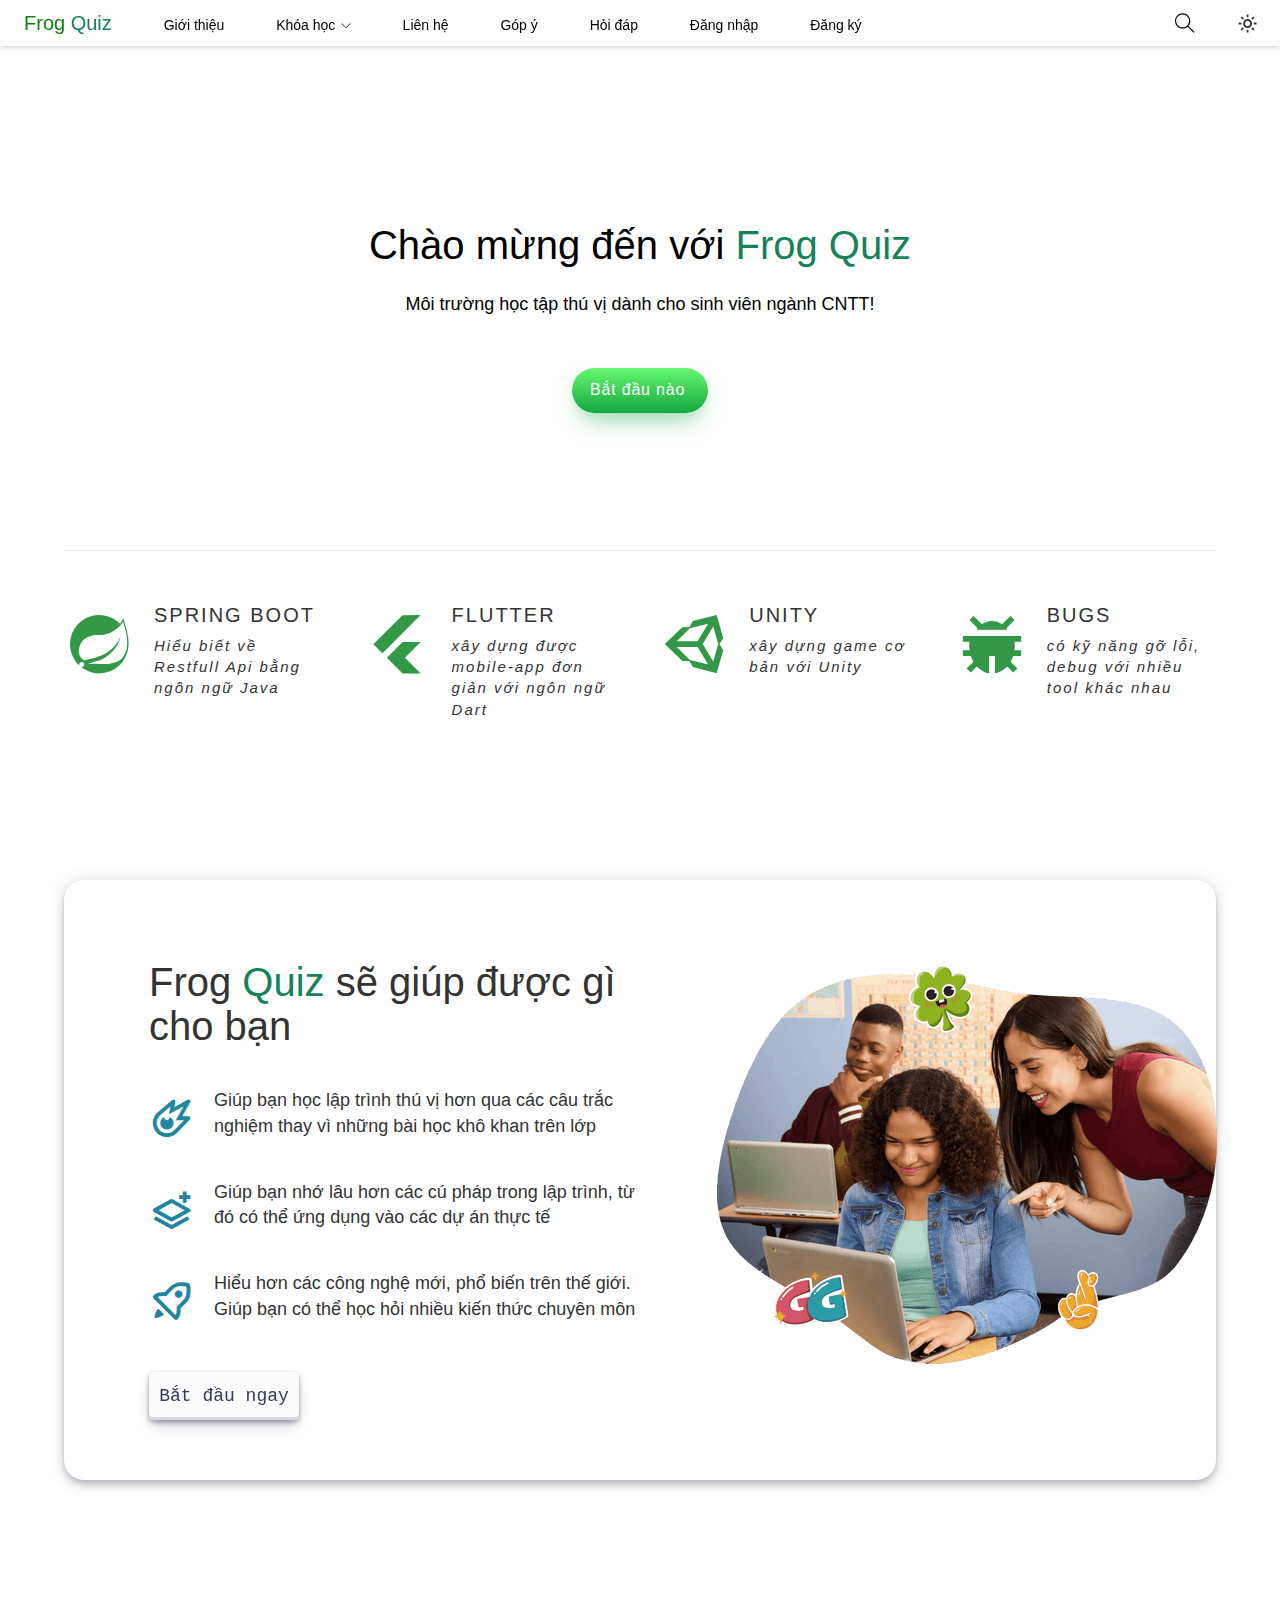
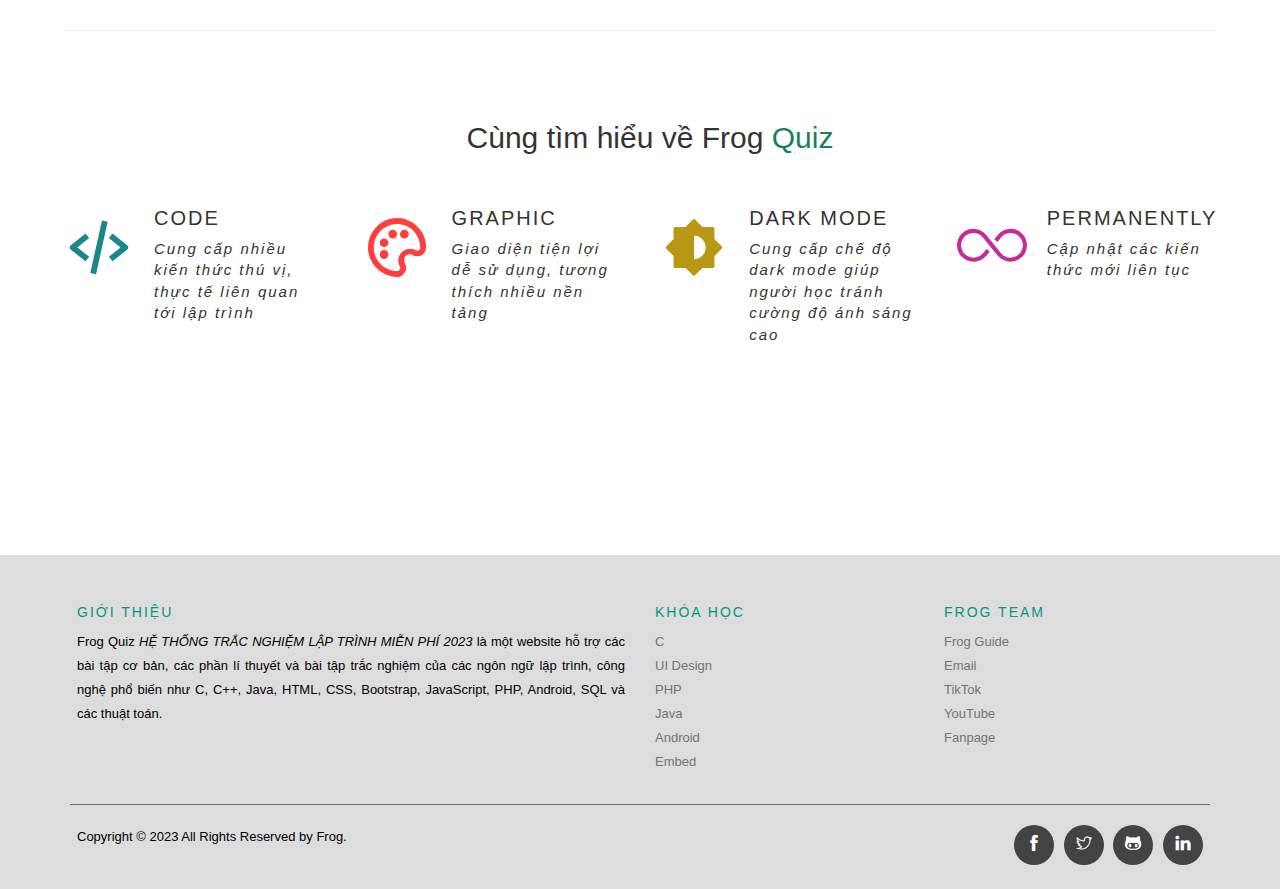
==== commit 8b2f8db2: "jjb" ====
--- a/index.html
+++ b/index.html
@@ -34,6 +34,38 @@
 </head>
 
 <body>
+    <!-- Button trigger modal -->
+    <!-- <button type="button" class="btn btn-primary" data-toggle="modal" data-target="#exampleModalCenter">
+        Launch demo modal
+    </button> -->
+
+
+    <!-- Modal -->
+    <div id="myModal" class="modal fade" role="dialog">
+        <div class="modal-dialog">
+
+            <!-- Modal content-->
+            <div class="modal-content">
+                <div class="modal-header">
+                    <button type="button" class="close" data-dismiss="modal">&times;</button>
+                    <h4 class="modal-title">Tìm kiếm</h4>
+                </div>
+                <div class="modal-body">
+                    <div class="search-container">
+                        <form class="search-inp" action="">
+                            <i class='bx bx-search-alt'></i>
+                          <input  type="text" placeholder="Lập trình Java..." name="search">
+                        </form>
+                      </div>
+                </div>
+                <div class="modal-footer">
+                    <button type="button" class="btn btn-default" data-dismiss="modal">Close</button>
+                </div>
+            </div>
+
+        </div>
+    </div>
+
     <div id="toast"></div>
     <div class="tablet text-heading">
         <div class="content-tablet">
@@ -52,13 +84,13 @@
                         <i class="nav-arrow-down ti-angle-down"></i>
                     </a>
                     <ul class="subnav">
-                        <li><a href="#">Tất cả</a></li>
-                        <li><a href="#">Lập trình cơ bản</a></li>
-                        <li><a href="#">Lập trình nâng cao</a></li>
-                        <li><a href="#">Lập trình website</a></li>
-                        <li><a href="#">Lập trình nhúng</a></li>
-                        <li><a href="#">Lập trình mobile</a></li>
-                        <li><a href="#">Lập trình game</a></li>
+                        <li><a href="pages/course-list.html">Tất cả</a></li>
+                        <li><a href="pages/course-list.html">Lập trình cơ bản</a></li>
+                        <li><a href="pages/course-list.html">Lập trình nâng cao</a></li>
+                        <li><a href="pages/course-list.html">Lập trình website</a></li>
+                        <li><a href="pages/course-list.html">Lập trình nhúng</a></li>
+                        <li><a href="pages/course-list.html">Lập trình mobile</a></li>
+                        <li><a href="pages/course-list.html">Lập trình game</a></li>
                     </ul>
                 </li>
                 <li><a href="pages/contact.html">Liên hệ</a></li>
@@ -87,7 +119,7 @@
                 <i onclick="changesIcon(this)" class="bx bx-sun bx-moon sun-moon"></i>
             </div>
             <!-- search -->
-            <div class="search-btn" id="search">
+            <div class="search-btn" data-toggle="modal" data-target="#myModal" id="search">
                 <i class="search-icon ti-search"> </i>
             </div>
 
@@ -99,7 +131,7 @@
                     <span></span>
                     <span></span>
                 </button>
-                
+
             </div>
             <div class="mobile-menu-btn mode">
                 <!-- <i class="search-icon ti-search" id="search-mobile"> </i> -->
@@ -118,13 +150,13 @@
                         <i class="nav-arrow-down ti-angle-down"></i>
                     </a>
                     <ul class="subnav">
-                        <li><a href="#">Tất cả</a></li>
-                        <li><a href="#">Lập trình cơ bản</a></li>
-                        <li><a href="#">Lập trình nâng cao</a></li>
-                        <li><a href="#">Lập trình website</a></li>
-                        <li><a href="#">Lập trình nhúng</a></li>
-                        <li><a href="#">Lập trình mobile</a></li>
-                        <li><a href="#">Lập trình game</a></li>
+                        <li><a href="pages/course-list.html">Tất cả</a></li>
+                        <li><a href="pages/course-list.html">Lập trình cơ bản</a></li>
+                        <li><a href="pages/course-list.html">Lập trình nâng cao</a></li>
+                        <li><a href="pages/course-list.html">Lập trình website</a></li>
+                        <li><a href="pages/course-list.html">Lập trình nhúng</a></li>
+                        <li><a href="pages/course-list.html">Lập trình mobile</a></li>
+                        <li><a href="pages/course-list.html">Lập trình game</a></li>
                     </ul>
                 </li>
                 <li><a href="pages/contact.html">Liên hệ</a></li>
@@ -138,9 +170,10 @@
 
         <div id="slider">
             <div class="text-content">
-                <h1 class="text-heading"><span class="text-heading">Chào mừng đến với</span> <br id="wrap-heading"> <span id="heading-logo" style="color: #15825a;">Frog Quiz</span>
+                <h1 class="text-heading"><span class="text-heading">Chào mừng đến với</span> <br id="wrap-heading">
+                    <span id="heading-logo" style="color: #15825a;">Frog Quiz</span>
                 </h1>
-                <div  class="text-description">
+                <div class="text-description">
                     Môi trường học tập thú vị dành cho sinh viên ngành CNTT!
 
                 </div>
@@ -320,8 +353,7 @@
                         <ul class="social-icons">
                             <li><a target="_blank" class="facebook" href="#"><i
                                         class="facebook-icon ti-facebook"></i></a></li>
-                            <li><a target="_blank" class="twitter" href="#"><i
-                                        class="twitter-icon ti-twitter"></i></a>
+                            <li><a target="_blank" class="twitter" href="#"><i class="twitter-icon ti-twitter"></i></a>
                             </li>
                             <li><a target="_blank" class="github" href="https://github.com/"><i
                                         class="github-icon ti-github"></i></a></li>
--- a/assets/css/style.css
+++ b/assets/css/style.css
@@ -107,6 +107,47 @@
     top: 40px;
 } */
 
+
+
+.search-container {
+    max-width: 600px;
+    margin: 20px auto;
+    padding-left: 20px;
+}
+
+.search-container form {
+    display: flex;
+    align-items: center;
+}
+
+.search-container form i{
+    font-size: 30px;
+    color: #009639;
+    padding-left: 15px;
+    z-index: 2;
+    position: relative;
+}
+
+.search-inp input[type="text"] {
+    z-index: 1;
+    position: absolute;
+    margin: 0 auto;
+    display: block;
+    width: 85%;
+    /* width: calc(100% - 50px); 20px [ left & Right ] padding + 4px border [ left & Right ]  */
+    font-size: 18px;
+    font-weight: 500;
+    color: #000000;
+    padding: 10px;
+    padding-left: 50px;
+    border: 2px solid #00a778;
+    font-family: Helvetica, arial, sans-serif;
+}
+
+#myModal .btn-default{
+    background-color: #14ba54;
+}
+
 .nav-pc,
 .subnav {
     list-style-type: none;
@@ -138,7 +179,7 @@
 
 .nav-pc .subnav li:hover a,
 .nav-pc>li:hover>a {
-    color: rgb(26, 77, 61);
+    color: rgb(17, 131, 15);
     text-decoration: solid;
     /* border-bottom: solid 2px #009688; */
     /* background-color: #ccc; */
@@ -454,7 +495,7 @@
 
 .button-88:hover {
     background: linear-gradient(0deg, rgb(57, 93, 255) 0%, rgb(0, 150, 250) 100%);
-    box-shadow: 0 0.7em 1.5em -0.5em #062d55;
+    box-shadow: 0 0.7em 1.5em -0.5em #1c8cfc;
 }
 
 .button-88:active {
@@ -662,7 +703,7 @@
   }
   
   .button-30:hover {
-    box-shadow: rgba(45, 35, 66, 0.4) 0 4px 8px, rgba(45, 35, 66, 0.3) 0 7px 13px -3px, #D6D6E7 0 -3px 0 inset;
+    box-shadow: rgba(87, 82, 114, 0.4) 0 4px 8px, rgba(112, 106, 146, 0.3) 0 7px 13px -3px, #626289 0 -3px 0 inset;
     transform: translateY(-2px);
   }
   
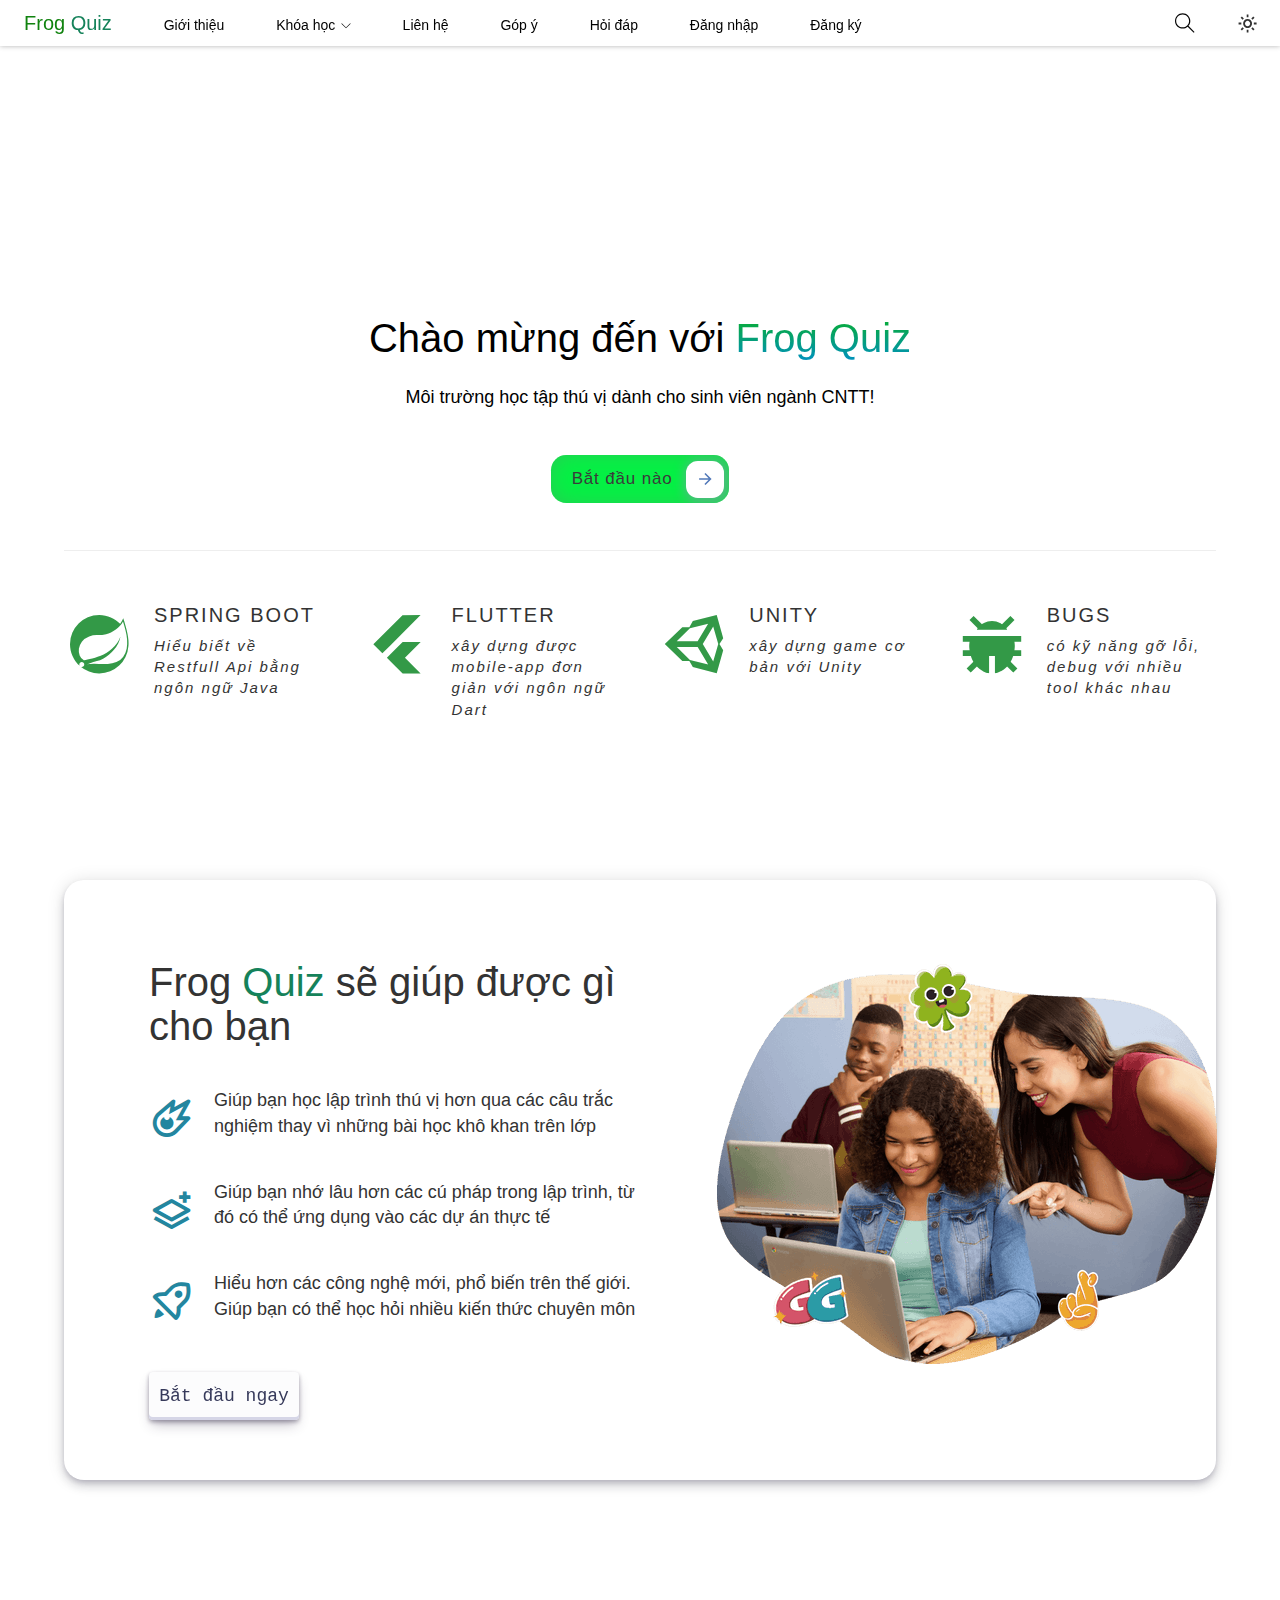
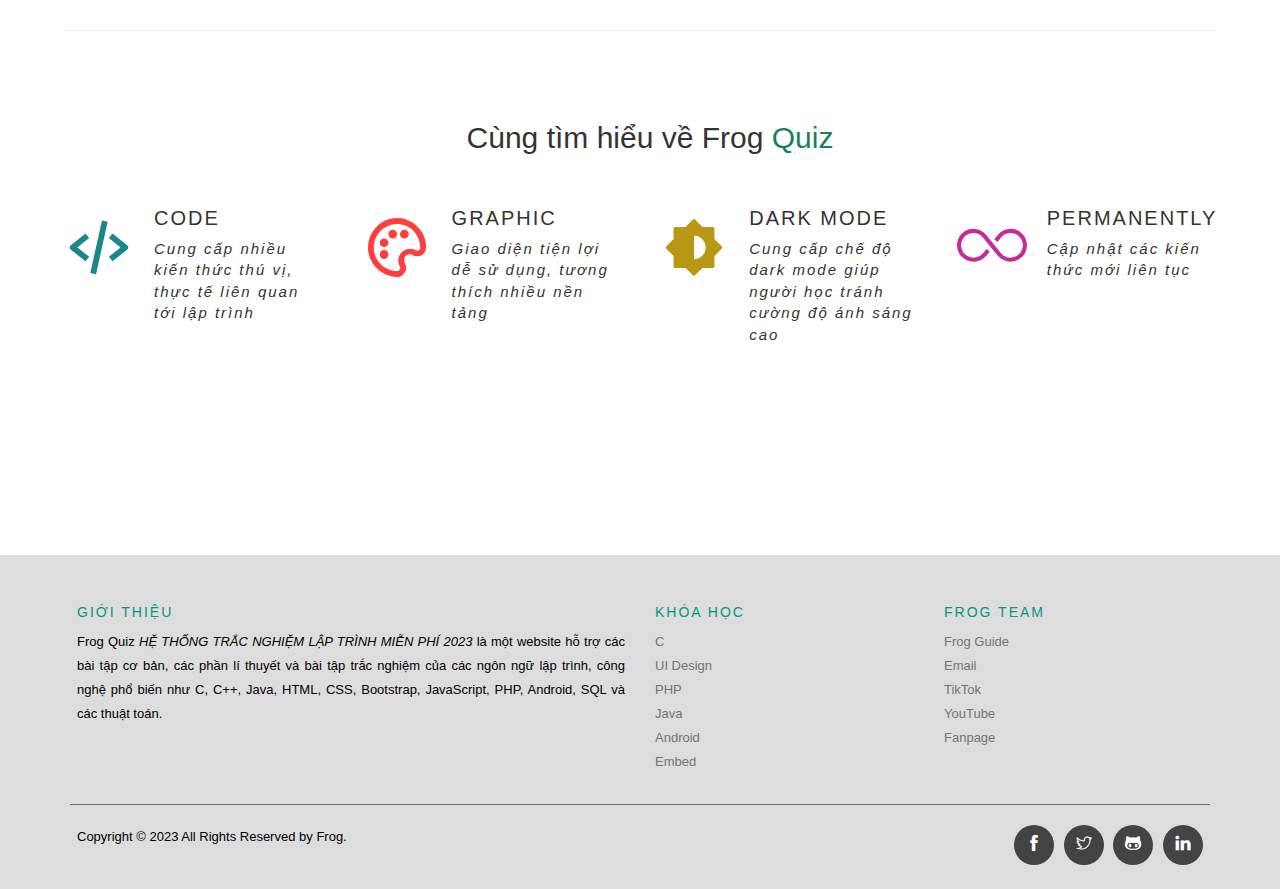
==== commit 7fbb410e: "a" ====
--- a/index.html
+++ b/index.html
@@ -171,14 +171,24 @@
         <div id="slider">
             <div class="text-content">
                 <h1 class="text-heading"><span class="text-heading">Chào mừng đến với</span> <br id="wrap-heading">
-                    <span id="heading-logo" style="color: #15825a;">Frog Quiz</span>
+                    <span id="heading-logo" >Frog Quiz</span>
                 </h1>
                 <div class="text-description">
                     Môi trường học tập thú vị dành cho sinh viên ngành CNTT!
-
-                </div>
-                <button onclick="showErrorToast();" class="button-88" role="button">Bắt đầu
-                    nào</button>
+    
+                </div>
+                <!-- <button ng-click="getStating()" class="button-88" role="button">Bắt đầu
+                    nào</button> -->
+    
+                <button ng-click="getStating()" class="cssbuttons-io-button"> Bắt đầu nào
+                    <div class="icon">
+                        <svg height="24" width="24" viewBox="0 0 24 24" xmlns="http://www.w3.org/2000/svg">
+                            <path d="M0 0h24v24H0z" fill="none"></path>
+                            <path d="M16.172 11l-5.364-5.364 1.414-1.414L20 12l-7.778 7.778-1.414-1.414L16.172 13H4v-2z"
+                                fill="currentColor"></path>
+                        </svg>
+                    </div>
+                </button>
             </div>
         </div>
 
--- a/assets/css/style.css
+++ b/assets/css/style.css
@@ -13,6 +13,27 @@
 
 .pull-right {
     float: right !important;
+}
+
+
+/* width */
+::-webkit-scrollbar {
+    width: 7px;
+}
+
+/* Track */
+::-webkit-scrollbar-track {
+    background: rgb(255, 255, 255);
+}
+
+/* Handle */
+::-webkit-scrollbar-thumb {
+    background: #00a778;
+}
+
+/* Handle on hover */
+::-webkit-scrollbar-thumb:hover {
+    background: rgb(0, 155, 251);
 }
 
 
@@ -411,6 +432,12 @@
 #slider .text-heading {
     font-weight: 500;
     font-size: 40px;
+}
+
+#heading-logo,.logo {
+    background: -webkit-linear-gradient(#09ae2a, #0092bb);
+    -webkit-background-clip: text;
+    -webkit-text-fill-color: transparent;
 }
 
 #slider .text-description {
@@ -491,6 +518,69 @@
     user-select: none;
     -webkit-user-select: none;
     touch-action: manipulation;
+}
+
+
+.cssbuttons-io-button {
+    background: #05f144;
+    color: rgb(59, 59, 59);
+    font-family: inherit;
+    padding: 0.35em;
+    padding-left: 1.2em;
+    font-size: 17px;
+    font-weight: 500;
+    border-radius: 0.9em;
+    border: none;
+    letter-spacing: 0.05em;
+    display: flex;
+    align-items: center;
+    box-shadow: inset 0 0 1.6em -0.6em #4da666;
+    overflow: hidden;
+    position: relative;
+    height: 2.8em;
+    padding-right: 3.3em;
+    display: flex;
+    justify-content: center;
+    margin: 0 auto;
+    margin-top: 45px;
+}
+
+.cssbuttons-io-button .icon {
+    background: rgb(255, 255, 255);
+    margin-left: 1em;
+    position: absolute;
+    display: flex;
+    align-items: center;
+    justify-content: center;
+    height: 2.2em;
+    width: 2.2em;
+    border-radius: 0.7em;
+    box-shadow: 0.1em 0.1em 0.6em 0.2em #52b982;
+    right: 0.3em;
+    transition: all 0.3s;
+}
+
+.cssbuttons-io-button:hover .icon {
+    width: calc(100% - 0.6em);
+}
+
+.cssbuttons-io-button .icon svg {
+    width: 1.1em;
+    transition: transform 0.3s;
+    color: #5279b9;
+}
+
+.cssbuttons-io-button:hover .icon svg {
+    transform: translateX(0.1em);
+}
+
+.cssbuttons-io-button:hover {
+    background: #058bf1;
+    box-shadow: inset 0 0 1.6em -0.6em #4d7ca6;
+}
+
+.cssbuttons-io-button:active .icon {
+    transform: scale(0.95);
 }
 
 .button-88:hover {
--- a/assets/css/mode.css
+++ b/assets/css/mode.css
@@ -47,7 +47,7 @@
 
 
 .dark-mode #nav .subnav a {
-    color: rgb(14, 14, 14);
+    color: rgb(250, 250, 250);
 }
 
 .dark-mode .mode:hover i {
@@ -96,6 +96,28 @@
     box-shadow: 0 0.7em 1.5em -0.5em #7aafe7bd;
 }
 
+
+.dark-mode .cssbuttons-io-button {
+    background: #06b134;
+    color: rgb(255, 255, 255);
+    box-shadow: inset 0 0 1.6em -0.6em #4da666;
+}
+
+.dark-mode .cssbuttons-io-button .icon {
+    background: rgb(81, 81, 81);
+    box-shadow: 0.1em 0.1em 0.6em 0.2em #52b982;
+}
+
+.dark-mode .cssbuttons-io-button .icon svg {
+    color: #1eb4ff;
+}
+
+.dark-mode .cssbuttons-io-button:hover {
+    background: #058bf1;
+    box-shadow: inset 0 0 1.6em -0.6em #4d7ca6;
+}
+
+
 .dark-mode .button-88:hover {
     background: linear-gradient(0deg, rgb(1, 235, 52) 0%, rgb(0, 121, 14) 100%);
     box-shadow: 0 0.7em 1.5em -0.5em #4ed280bd;
@@ -137,6 +159,10 @@
     animation: bannerAutoChangeDark 5s infinite alternate linear;
 }
 
+.dark-mode .banner{
+    box-shadow: rgba(167, 163, 179, 0.2) 0 3px 5px -1px,rgba(201, 199, 214, 0.14) 0 6px 10px 0,rgba(246, 243, 243, 0.12) 0 1px 18px 0;
+
+}
 
 @keyframes bannerAutoChangeDark {
     0%{
